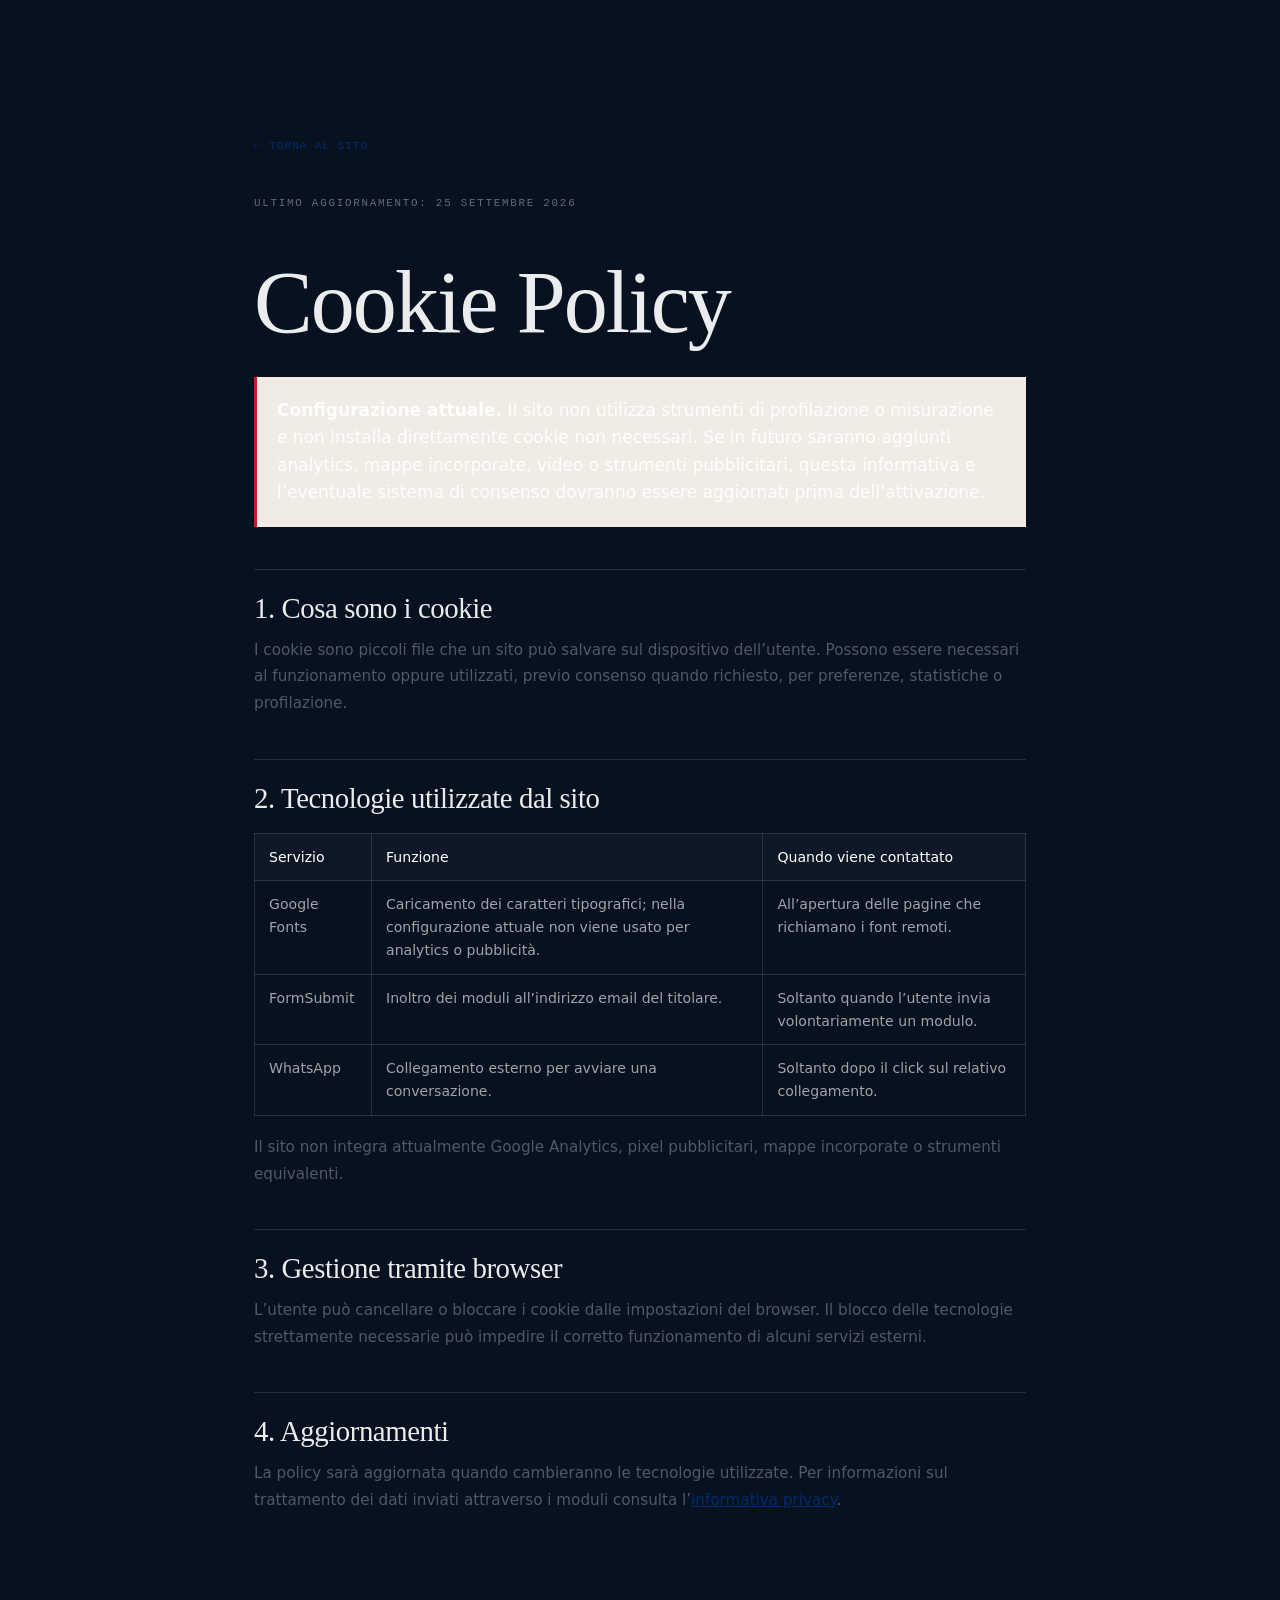
==== cookie.html @ d1a81070 "Pubblicazione iniziale Viscardi" ====
<!doctype html>
<html lang="it">
<head>
  <meta charset="utf-8">
  <meta name="viewport" content="width=device-width,initial-scale=1">
  <title>Cookie Policy | Viscardi Assicurazioni</title>
  <meta name="description" content="Informativa sulle tecnologie e sui servizi esterni utilizzati dal sito Viscardi Assicurazioni.">
  <meta name="robots" content="noindex,follow">
  <link rel="icon" href="favicon.svg" type="image/svg+xml">
  <link rel="stylesheet" href="styles.css">
  <link rel="stylesheet" href="enhancements.css">
  <style>
    .legal{max-width:820px;margin:auto;padding:130px 24px 100px}.legal h1{font:400 clamp(3rem,8vw,5.5rem)/.95 var(--serif);margin:0 0 18px}.legal h2{font:400 1.8rem var(--serif);margin:42px 0 12px}.legal p,.legal li{line-height:1.75;color:#4e5969}.legal__meta{font:500 .68rem var(--mono);letter-spacing:.1em;text-transform:uppercase;color:var(--red)}.legal__notice{margin:32px 0;padding:20px;border-left:3px solid var(--red);background:#f0ece5}.legal a{color:#002b6e}table{width:100%;border-collapse:collapse;margin:24px 0}th,td{padding:13px;border:1px solid #ccd1d7;text-align:left;vertical-align:top;font-size:.88rem}th{color:#0b1a2e}
  </style>
</head>
<body class="subpage">
<a class="skip-link" href="#main">Vai al contenuto</a>
<main class="legal" id="main">
  <a class="coverage-back" href="index.html">← Torna al sito</a>
  <p class="legal__meta">Ultimo aggiornamento: 25 settembre 2026</p>
  <h1>Cookie Policy</h1>
  <div class="legal__notice"><strong>Configurazione attuale.</strong> Il sito non utilizza strumenti di profilazione o misurazione e non installa direttamente cookie non necessari. Se in futuro saranno aggiunti analytics, mappe incorporate, video o strumenti pubblicitari, questa informativa e l’eventuale sistema di consenso dovranno essere aggiornati prima dell’attivazione.</div>
  <h2>1. Cosa sono i cookie</h2>
  <p>I cookie sono piccoli file che un sito può salvare sul dispositivo dell’utente. Possono essere necessari al funzionamento oppure utilizzati, previo consenso quando richiesto, per preferenze, statistiche o profilazione.</p>
  <h2>2. Tecnologie utilizzate dal sito</h2>
  <table>
    <thead><tr><th>Servizio</th><th>Funzione</th><th>Quando viene contattato</th></tr></thead>
    <tbody>
      <tr><td>Google Fonts</td><td>Caricamento dei caratteri tipografici; nella configurazione attuale non viene usato per analytics o pubblicità.</td><td>All’apertura delle pagine che richiamano i font remoti.</td></tr>
      <tr><td>FormSubmit</td><td>Inoltro dei moduli all’indirizzo email del titolare.</td><td>Soltanto quando l’utente invia volontariamente un modulo.</td></tr>
      <tr><td>WhatsApp</td><td>Collegamento esterno per avviare una conversazione.</td><td>Soltanto dopo il click sul relativo collegamento.</td></tr>
    </tbody>
  </table>
  <p>Il sito non integra attualmente Google Analytics, pixel pubblicitari, mappe incorporate o strumenti equivalenti.</p>
  <h2>3. Gestione tramite browser</h2>
  <p>L’utente può cancellare o bloccare i cookie dalle impostazioni del browser. Il blocco delle tecnologie strettamente necessarie può impedire il corretto funzionamento di alcuni servizi esterni.</p>
  <h2>4. Aggiornamenti</h2>
  <p>La policy sarà aggiornata quando cambieranno le tecnologie utilizzate. Per informazioni sul trattamento dei dati inviati attraverso i moduli consulta l’<a href="privacy.html">informativa privacy</a>.</p>
</main>
</body>
</html>
---- styles.css ----
/* ==========================================================================
   GENNARO VISCARDI ASSICURAZIONI
   Foglio di stile principale
   Struttura:
   01 Token e reset
   02 Tipografia e utility
   03 Bottoni e link
   04 Header e navigazione
   05 Mega menu servizi
   06 Hero e sistema di analisi del rischio
   07 Sezioni di contenuto
   08 Form contatti
   09 Footer, WhatsApp, cookie bar
   10 Responsive
   11 Accessibilita e reduced motion
   ========================================================================== */

/* ============================== 01 TOKEN E RESET ========================= */
:root{
  --ink:#07111F;
  --ink-lift:#0C1A2C;
  --ink-panel:#101F35;
  --blue-deep:#092B5A;
  --blue:#124C91;
  --blue-soft:#2E6AB5;
  --red:#C51F2D;
  --white:#FFFFFF;
  --mist:#F4F6F8;
  --anthracite:#18212B;

  --on-dark:rgba(255,255,255,.92);
  --on-dark-2:rgba(255,255,255,.62);
  --on-dark-3:rgba(255,255,255,.38);
  --hair-dark:rgba(255,255,255,.12);
  --hair-light:rgba(7,17,31,.14);

  --serif:"Newsreader",Georgia,"Times New Roman",serif;
  --sans:"IBM Plex Sans",system-ui,-apple-system,"Segoe UI",sans-serif;
  --mono:"IBM Plex Mono",ui-monospace,"SF Mono",Menlo,monospace;

  --wrap:1220px;
  --pad:clamp(20px,5vw,64px);
  --sec-y:clamp(72px,10vw,140px);
  --ease:cubic-bezier(.22,.61,.36,1);
}

*,*::before,*::after{box-sizing:border-box}

html{
  -webkit-text-size-adjust:100%;
  scroll-behavior:smooth;
  scroll-padding-top:96px;
}

body{
  margin:0;
  background:var(--ink);
  color:var(--on-dark);
  font-family:var(--sans);
  font-size:17px;
  line-height:1.62;
  font-weight:400;
  -webkit-font-smoothing:antialiased;
  overflow-x:hidden;
}

img,svg{max-width:100%;display:block}
button{font:inherit;color:inherit}
a{color:inherit}

.wrap{
  width:100%;
  max-width:var(--wrap);
  margin-inline:auto;
  padding-inline:var(--pad);
}

/* ============================== 02 TIPOGRAFIA =========================== */
h1,h2,h3,h4{margin:0;font-weight:400;letter-spacing:-.015em}

.hero__title,
.h-display{
  font-family:var(--serif);
  font-weight:300;
  line-height:1.02;
  letter-spacing:-.022em;
}

.h-display{
  font-size:clamp(2.1rem,4.2vw,3.5rem);
  max-width:22ch;
}

.section-title{
  font-family:var(--serif);
  font-weight:300;
  font-size:clamp(1.6rem,2.6vw,2.3rem);
  letter-spacing:-.015em;
  line-height:1.12;
}

.lead{
  font-size:clamp(1.02rem,1.35vw,1.17rem);
  color:var(--on-dark-2);
  max-width:58ch;
  margin:20px 0 0;
}

.lead-lg{
  font-size:clamp(1.1rem,1.7vw,1.35rem);
  line-height:1.55;
  color:var(--on-dark-2);
  max-width:52ch;
  margin:26px 0 0;
}

p{margin:0 0 1.1em}
p:last-child{margin-bottom:0}

.sr-only{
  position:absolute;width:1px;height:1px;padding:0;margin:-1px;
  overflow:hidden;clip:rect(0 0 0 0);white-space:nowrap;border:0;
}

.skip-link{
  position:absolute;top:-60px;left:16px;z-index:200;
  background:var(--white);color:var(--ink);
  padding:10px 18px;border-radius:2px;text-decoration:none;font-size:.9rem;
  transition:top .2s var(--ease);
}
.skip-link:focus{top:14px}

.disclaimer{
  font-size:.82rem;
  line-height:1.55;
  color:var(--on-dark-3);
  border-top:1px solid var(--hair-dark);
  padding-top:16px;
  margin-top:32px;
  max-width:78ch;
}

/* sezioni chiare */
.is-light{background:var(--mist);color:var(--ink)}
.is-light .lead,.is-light .lead-lg{color:rgba(7,17,31,.66)}
.is-light .disclaimer{color:rgba(7,17,31,.5);border-top-color:var(--hair-light)}

/* ============================== 03 BOTTONI ============================== */
.btn{
  display:inline-flex;align-items:center;justify-content:center;gap:10px;
  font-family:var(--sans);
  font-size:.95rem;font-weight:500;letter-spacing:.005em;
  padding:15px 30px;
  border:1px solid transparent;border-radius:2px;
  text-decoration:none;cursor:pointer;
  transition:background .28s var(--ease),color .28s var(--ease),
             border-color .28s var(--ease),transform .28s var(--ease);
}
.btn--sm{padding:11px 20px;font-size:.88rem}
.btn--block{width:100%;padding-block:17px}

.btn--primary{background:var(--white);color:var(--ink)}
.btn--primary:hover{background:var(--red);color:var(--white)}

.btn--ghost{
  background:transparent;color:var(--on-dark);
  border-color:rgba(255,255,255,.28);
}
.btn--ghost:hover{border-color:var(--white);background:rgba(255,255,255,.06)}

.is-light .btn--primary{background:var(--blue-deep);color:var(--white)}
.is-light .btn--primary:hover{background:var(--red)}
.is-light .btn--ghost{color:var(--ink);border-color:rgba(7,17,31,.28)}
.is-light .btn--ghost:hover{border-color:var(--ink);background:rgba(7,17,31,.04)}

.link-arrow{
  display:inline-block;
  font-size:.92rem;font-weight:500;
  text-decoration:none;
  padding-bottom:4px;
  border-bottom:1px solid var(--red);
  transition:color .25s var(--ease),border-color .25s var(--ease);
}
.link-arrow:hover{color:var(--red)}

.linkish{
  background:none;border:0;padding:0;cursor:pointer;
  font-size:inherit;text-align:left;text-decoration:underline;
  text-underline-offset:3px;
}

:where(a,button,input,select,textarea,summary,[tabindex]):focus-visible{
  outline:2px solid var(--red);
  outline-offset:3px;
  border-radius:1px;
}

/* ============================== 04 HEADER ============================== */
.site-header{
  position:fixed;inset:0 0 auto 0;z-index:90;
  transition:background .4s var(--ease),backdrop-filter .4s var(--ease),
             border-color .4s var(--ease),padding .4s var(--ease);
  border-bottom:1px solid transparent;
  padding-block:18px;
}
.site-header__inner{
  width:100%;max-width:var(--wrap);margin-inline:auto;
  padding-inline:var(--pad);
  display:flex;align-items:center;gap:clamp(20px,4vw,56px);
}

.site-header.is-stuck{
  background:rgba(7,17,31,.72);
  -webkit-backdrop-filter:blur(14px) saturate(140%);
  backdrop-filter:blur(14px) saturate(140%);
  border-bottom-color:var(--hair-dark);
  padding-block:12px;
  box-shadow:0 12px 40px -28px rgba(0,0,0,.9);
}

.wordmark{
  display:flex;align-items:center;gap:12px;
  text-decoration:none;flex:0 0 auto;
}
.wordmark__mark{color:rgba(255,255,255,.8);display:flex}
.wordmark__text{display:flex;flex-direction:column;line-height:1}
.wordmark__name{
  font-family:var(--serif);font-size:1.06rem;font-weight:400;letter-spacing:.005em;
}
.wordmark__sub{
  font-family:var(--mono);font-size:.6rem;letter-spacing:.2em;
  text-transform:uppercase;color:var(--on-dark-3);margin-top:5px;
}

.site-nav{margin-left:auto}
.site-nav__list{display:flex;align-items:center;gap:clamp(18px,2.4vw,34px);list-style:none;margin:0;padding:0}
.site-nav__link{
  background:none;border:0;padding:6px 0;cursor:pointer;
  font-size:.93rem;color:var(--on-dark-2);text-decoration:none;
  display:inline-flex;align-items:center;gap:7px;
  transition:color .25s var(--ease);
}
.site-nav__link:hover,.site-nav__link[aria-expanded="true"]{color:var(--white)}
.site-nav__chev{
  width:7px;height:7px;border-right:1px solid currentColor;border-bottom:1px solid currentColor;
  transform:rotate(45deg) translateY(-2px);
  transition:transform .3s var(--ease);
}
.site-nav__link[aria-expanded="true"] .site-nav__chev{transform:rotate(-135deg) translateY(-2px)}

.site-header__cta{flex:0 0 auto}

.burger{
  display:none;background:none;border:1px solid var(--hair-dark);
  border-radius:2px;padding:11px;cursor:pointer;margin-left:auto;
}
.burger__box{display:block;width:20px;height:12px;position:relative}
.burger__box span{
  position:absolute;left:0;right:0;height:1px;background:var(--white);
  transition:transform .3s var(--ease),opacity .3s var(--ease);
}
.burger__box span:first-child{top:2px}
.burger__box span:last-child{bottom:2px}
.burger[aria-expanded="true"] .burger__box span:first-child{transform:translateY(4px) rotate(45deg)}
.burger[aria-expanded="true"] .burger__box span:last-child{transform:translateY(-4px) rotate(-45deg)}

/* ============================== 05 MEGA MENU ============================ */
.megamenu{position:fixed;inset:0;z-index:120}
.megamenu[hidden]{display:none}

.megamenu__scrim{
  position:absolute;inset:0;
  background:rgba(4,9,17,.62);
  -webkit-backdrop-filter:blur(3px);backdrop-filter:blur(3px);
  opacity:0;transition:opacity .42s var(--ease);
}
.megamenu.is-open .megamenu__scrim{opacity:1}

.megamenu__sheet{
  position:absolute;inset:0 0 auto 0;
  max-height:100dvh;overflow-y:auto;overscroll-behavior:contain;
  background:linear-gradient(180deg,#081426 0%,#07111F 62%);
  border-bottom:1px solid var(--hair-dark);
  padding:clamp(18px,3vw,26px) 0 clamp(40px,5vw,64px);
  transform:translateY(-14px);opacity:0;
  transition:transform .45s var(--ease),opacity .35s var(--ease);
  box-shadow:0 40px 90px -50px rgba(0,0,0,.95);
}
.megamenu.is-open .megamenu__sheet{transform:none;opacity:1}

.megamenu__top{
  width:100%;max-width:var(--wrap);margin-inline:auto;padding-inline:var(--pad);
  display:flex;align-items:center;justify-content:space-between;
  padding-bottom:clamp(22px,3vw,40px);
}
.megamenu__eyebrow{
  font-family:var(--mono);font-size:.66rem;letter-spacing:.24em;
  text-transform:uppercase;color:var(--on-dark-3);margin:0;
}
.megamenu__close{
  background:none;border:1px solid var(--hair-dark);border-radius:2px;
  padding:9px 18px;font-size:.85rem;color:var(--on-dark-2);cursor:pointer;
  transition:color .25s var(--ease),border-color .25s var(--ease);
}
.megamenu__close:hover{color:var(--white);border-color:rgba(255,255,255,.4)}

.megamenu__grid{
  width:100%;max-width:var(--wrap);margin-inline:auto;padding-inline:var(--pad);
  display:grid;grid-template-columns:minmax(0,260px) minmax(0,1fr);
  gap:clamp(28px,4vw,64px);
  align-items:start;
}

.megamenu__intro h2{
  font-family:var(--serif);font-weight:300;
  font-size:clamp(1.5rem,2.1vw,2rem);line-height:1.1;letter-spacing:-.02em;
  margin-bottom:14px;
}
.megamenu__intro p{font-size:.95rem;color:var(--on-dark-2)}
.megamenu__note{
  font-size:.78rem;color:var(--on-dark-3);
  border-top:1px solid var(--hair-dark);padding-top:14px;margin-top:22px;
}

.megamenu__cats{
  display:grid;
  grid-template-columns:minmax(0,290px) minmax(0,1fr);
  column-gap:clamp(28px,4vw,56px);
  align-items:start;
}
.megamenu__block{display:contents}

.cat{
  grid-column:1;
  display:flex;align-items:baseline;gap:14px;
  width:100%;text-align:left;
  background:none;border:0;border-bottom:1px solid rgba(255,255,255,.07);
  padding:11px 2px;cursor:pointer;color:var(--on-dark-2);
  transition:color .22s var(--ease),padding-left .3s var(--ease);
}
.cat:hover{color:var(--white);padding-left:6px}
.cat[aria-selected="true"]{color:var(--white)}
.cat__num{
  font-family:var(--mono);font-size:.68rem;color:var(--on-dark-3);
  transition:color .22s var(--ease);
}
.cat[aria-selected="true"] .cat__num{color:var(--red)}
.cat__name{font-size:1rem;letter-spacing:-.005em}
.cat__chev{display:none}

.panel{
  grid-column:2;grid-row:1 / span 12;
  align-self:start;
  border-left:1px solid var(--hair-dark);
  padding-left:clamp(20px,3vw,40px);
  animation:panelIn .38s var(--ease) both;
}
.panel[hidden]{display:none}

@keyframes panelIn{from{opacity:0;transform:translateY(8px)}to{opacity:1;transform:none}}

.panel__lead{
  font-family:var(--serif);font-size:clamp(1.12rem,1.7vw,1.4rem);
  font-weight:300;line-height:1.3;letter-spacing:-.015em;
  color:var(--white);max-width:34ch;margin-bottom:24px;
}
.panel__list{
  list-style:none;margin:0 0 26px;padding:0;
  columns:2;column-gap:40px;
}
.panel__list li{
  font-size:.9rem;color:var(--on-dark-2);
  padding:6px 0 6px 16px;position:relative;
  break-inside:avoid;
}
.panel__list li::before{
  content:"";position:absolute;left:0;top:15px;
  width:5px;height:1px;background:var(--blue-soft);
}
.panel__cta{
  display:inline-block;font-size:.9rem;font-weight:500;
  text-decoration:none;border-bottom:1px solid var(--red);padding-bottom:4px;
}
.panel__cta:hover{color:var(--red)}

/* ============================== 06 HERO ================================= */
.hero{
  position:relative;
  min-height:100svh;
  display:flex;flex-direction:column;
  align-items:center;justify-content:center;
  gap:clamp(10px,1.8vh,24px);
  text-align:center;
  padding:clamp(96px,12vh,128px) 0 clamp(32px,4vh,52px);
  overflow:hidden;
  background:
    radial-gradient(78% 60% at 50% 50%,rgba(18,76,145,.24) 0%,rgba(7,17,31,0) 62%),
    var(--ink);
}

.hero__grid{
  position:absolute;inset:0;
  background-image:
    linear-gradient(rgba(255,255,255,.045) 1px,transparent 1px),
    linear-gradient(90deg,rgba(255,255,255,.045) 1px,transparent 1px);
  background-size:78px 78px;
  -webkit-mask-image:radial-gradient(62% 58% at 50% 50%,#000 0%,transparent 76%);
  mask-image:radial-gradient(62% 58% at 50% 50%,#000 0%,transparent 76%);
  pointer-events:none;
}

/* il sistema e il soggetto della hero: centrato, tutto il resto gli ruota intorno */
.hero__system{
  position:relative;z-index:2;
  flex:0 1 auto;
  height:clamp(300px,54vh,620px);
  aspect-ratio:1;
  /* margini negativi: la corona esterna scorre dietro al testo, dove ci sono solo tacche */
  margin:clamp(-76px,-6.5vh,-26px) auto clamp(-92px,-8vh,-30px);
  pointer-events:none;
}
.hero__system svg{width:100%;height:100%;overflow:visible}
.rs-sector{pointer-events:auto;cursor:pointer}

.hero__top,
.hero__bottom{
  position:relative;z-index:3;
  width:100%;max-width:var(--wrap);
  margin-inline:auto;padding-inline:var(--pad);
}

.hero__kicker{
  font-family:var(--mono);font-size:.66rem;letter-spacing:.2em;
  text-transform:uppercase;color:var(--on-dark-3);
  margin:0 0 18px;
  display:flex;align-items:center;justify-content:center;gap:14px;
}
.hero__kicker::before,
.hero__kicker::after{
  content:"";width:clamp(18px,4vw,42px);height:1px;background:var(--red);flex:0 0 auto;
}

.hero__title{
  font-size:clamp(2.2rem,4.8vw,3.7rem);
  margin:0;
  text-wrap:balance;
}
.hero__title em{font-style:italic;color:var(--white)}

.hero__lead{
  margin:16px auto 0;
  font-size:clamp(.98rem,1.25vw,1.1rem);
  color:var(--on-dark-2);
  max-width:46ch;
}

.hero__actions{
  display:flex;flex-wrap:wrap;justify-content:center;gap:14px;
}

.hero__readout{
  margin:clamp(18px,3vh,32px) auto 0;
  width:min(560px,100%);
  border-top:1px solid var(--hair-dark);
  padding-top:16px;
}
.readout__label{
  font-family:var(--mono);font-size:.64rem;letter-spacing:.2em;
  text-transform:uppercase;color:var(--red);margin:0 0 8px;
}
.readout__text{
  font-size:.88rem;line-height:1.5;color:var(--on-dark-2);margin:0;
  min-height:2.6em;
  max-width:52ch;margin-inline:auto;
}

/* --- sistema grafico --- */
.rs-ring{fill:none;stroke:rgba(255,255,255,.14);stroke-width:1}
.rs-ring--hair{stroke:rgba(255,255,255,.08)}
.rs-ring--dashed{stroke:rgba(46,106,181,.4);stroke-width:1;stroke-dasharray:2 12}
.rs-tick{stroke:rgba(255,255,255,.16);stroke-width:1}
.rs-tick--major{stroke:rgba(255,255,255,.4)}
.rs-spoke{stroke:rgba(255,255,255,.05);stroke-width:1}

.rs-hit{fill:transparent;stroke:transparent;stroke-width:78;pointer-events:all}
.rs-arc{fill:none;stroke:rgba(255,255,255,.1);stroke-width:1}
.rs-arc-active{
  fill:none;stroke:var(--red);stroke-width:1.5;
  stroke-dasharray:1 1;
  pathLength:1;
  opacity:0;
  transition:opacity .4s var(--ease);
}
.rs-sector-label{
  font-family:var(--mono);font-size:20px;letter-spacing:.2em;
  fill:rgba(255,255,255,.5);
  transition:fill .35s var(--ease);
}
.rs-sector:hover .rs-sector-label,
.rs-sector.is-active .rs-sector-label{fill:var(--white)}
.rs-sector:hover .rs-arc-active,
.rs-sector.is-active .rs-arc-active{opacity:1;stroke-dasharray:none}

.rs-chord{stroke:rgba(46,106,181,.3);stroke-width:1;transition:stroke .4s var(--ease)}
.rs-node-halo{fill:rgba(18,76,145,.18);opacity:0;transition:opacity .4s var(--ease)}
.rs-node-dot{fill:rgba(255,255,255,.55);transition:fill .35s var(--ease),r .35s var(--ease)}
.rs-node-label{
  font-family:var(--mono);font-size:17px;letter-spacing:.12em;
  fill:rgba(255,255,255,.34);
  transition:fill .35s var(--ease);
}
.rs-node.is-active .rs-node-dot{fill:var(--red)}
.rs-node.is-active .rs-node-halo{opacity:1}
.rs-node.is-active .rs-node-label{fill:var(--white)}
.rs-chord.is-active{stroke:rgba(197,31,45,.55)}

.rs-core-ring{fill:none;stroke:rgba(255,255,255,.3);stroke-width:1}
.rs-cross{stroke:rgba(255,255,255,.18);stroke-width:1}

.rs-rotate-cw{transform-origin:400px 400px;animation:spin 220s linear infinite}
.rs-rotate-ccw{transform-origin:400px 400px;animation:spin 300s linear infinite reverse}
@keyframes spin{to{transform:rotate(360deg)}}

/* nodi pulsanti, molto lenti */
.rs-node:nth-child(odd) .rs-node-dot{animation:nodePulse 9s ease-in-out infinite}
.rs-node:nth-child(even) .rs-node-dot{animation:nodePulse 11s ease-in-out infinite 2s}
@keyframes nodePulse{
  0%,100%{opacity:1}
  50%{opacity:.45}
}

/* ============================== 07 SEZIONI ============================== */

/* --- posizionamento --- */
.positioning{padding:var(--sec-y) 0;border-top:1px solid var(--hair-dark)}
.positioning__inner{display:grid;grid-template-columns:1.05fr 1fr;gap:clamp(24px,5vw,80px);align-items:start}
.positioning .h-display{max-width:16ch}

/* --- quattro mondi --- */
.worlds{padding:0 0 var(--sec-y)}
.section-title{margin-bottom:clamp(28px,4vw,48px)}
.worlds__grid{
  display:grid;
  grid-template-columns:1.55fr 1fr 1fr;
  grid-template-rows:auto auto;
  gap:1px;
  background:var(--hair-dark);
  border:1px solid var(--hair-dark);
}
.world{
  background:var(--ink-lift);
  padding:clamp(24px,2.6vw,38px);
  display:flex;flex-direction:column;gap:14px;
  transition:background .35s var(--ease);
}
.world:hover{background:var(--ink-panel)}
.worlds__grid > .world:nth-child(4){grid-column:2 / span 2}
.world--lead{
  grid-row:span 2;
  background:linear-gradient(155deg,#0D2246 0%,#0A1729 72%);
}
.world--lead:hover{background:linear-gradient(155deg,#10294F 0%,#0A1729 72%)}
.world__tag{
  font-family:var(--mono);font-size:.62rem;letter-spacing:.22em;
  text-transform:uppercase;color:var(--red);margin:0;
}
.world__name{
  font-family:var(--serif);font-weight:300;
  font-size:clamp(1.4rem,2.4vw,2.1rem);letter-spacing:-.02em;line-height:1.05;
}
.world--lead .world__name{font-size:clamp(1.9rem,3.4vw,2.9rem)}
.world__text{font-size:.93rem;color:var(--on-dark-2);margin:0}
.world--lead .world__text{font-size:1rem;max-width:42ch}
.world__chips{
  list-style:none;display:flex;flex-wrap:wrap;gap:8px;margin:6px 0 0;padding:0;
}
.world__chips li{
  font-family:var(--mono);font-size:.66rem;letter-spacing:.12em;
  color:var(--on-dark-2);
  border:1px solid var(--hair-dark);border-radius:2px;
  padding:5px 10px;
}
.world .link-arrow{margin-top:auto;align-self:flex-start}

/* --- RC (sezione chiara) --- */
.rc{background:var(--mist);color:var(--ink);padding:var(--sec-y) 0}
.rc .lead{color:rgba(7,17,31,.66)}
.rc .disclaimer{color:rgba(7,17,31,.52);border-top-color:var(--hair-light)}
.rc__head{max-width:62ch;margin-bottom:clamp(36px,5vw,62px)}

.rc__tabs{display:flex;gap:0;border-bottom:1px solid var(--hair-light)}
.rc__tab{
  background:none;border:0;cursor:pointer;
  font-family:var(--mono);font-size:.82rem;letter-spacing:.16em;
  padding:14px 26px;color:rgba(7,17,31,.45);
  border-bottom:2px solid transparent;margin-bottom:-1px;
  transition:color .25s var(--ease),border-color .25s var(--ease);
}
.rc__tab:hover{color:var(--ink)}
.rc__tab[aria-selected="true"]{color:var(--ink);border-bottom-color:var(--red)}

.rc__panel{padding-top:clamp(30px,4vw,48px);animation:panelIn .4s var(--ease) both}
.rc__panel[hidden]{display:none}
.rc__panel-title{
  font-family:var(--serif);font-weight:300;
  font-size:clamp(1.4rem,2.3vw,1.95rem);letter-spacing:-.02em;
  margin-bottom:28px;max-width:26ch;
}
.rc__cols{
  display:grid;grid-template-columns:repeat(3,1fr);
  gap:clamp(22px,3vw,48px);
}
.rc__col h4{
  font-family:var(--mono);font-size:.68rem;letter-spacing:.2em;
  text-transform:uppercase;color:var(--blue);
  margin-bottom:14px;font-weight:500;
}
.rc__col p{font-size:.94rem;color:rgba(7,17,31,.76)}
.rc__check{
  font-size:.85rem !important;
  color:rgba(7,17,31,.58) !important;
  border-left:2px solid var(--red);padding-left:14px;margin-top:16px;
}
.ticks{list-style:none;margin:0;padding:0}
.ticks li{
  font-size:.9rem;color:rgba(7,17,31,.76);
  padding:7px 0 7px 20px;position:relative;
  border-bottom:1px solid rgba(7,17,31,.07);
}
.ticks li:last-child{border-bottom:0}
.ticks li::before{
  content:"";position:absolute;left:0;top:16px;
  width:7px;height:1px;background:var(--blue);
}

/* --- imprese --- */
.enterprise{
  padding:var(--sec-y) 0;
  background:radial-gradient(90% 120% at 82% 50%,rgba(9,43,90,.55) 0%,rgba(7,17,31,0) 62%),var(--ink);
  border-top:1px solid var(--hair-dark);
}
.enterprise__inner{
  display:grid;grid-template-columns:1.1fr .9fr;
  gap:clamp(32px,5vw,80px);align-items:center;
}
.enterprise__text .btn{margin-top:34px}
.entmap{width:100%;max-width:460px;margin-inline:auto}
.entmap__links line{stroke:rgba(46,106,181,.35);stroke-width:1}
.entmap__nodes circle{fill:rgba(255,255,255,.6)}
.entmap__nodes text{
  font-family:var(--mono);font-size:9.5px;letter-spacing:.16em;
  fill:rgba(255,255,255,.45);
}
.entmap__core circle{fill:var(--red)}
.entmap__core text{fill:var(--white);font-size:11px}

/* --- settori --- */
.sectors{padding:0 0 var(--sec-y)}
.sectors__lead{font-size:.92rem;color:var(--on-dark-3);max-width:60ch;margin:-20px 0 40px}
.sectors__list{
  list-style:none;margin:0;padding:0;
  display:grid;grid-template-columns:repeat(3,1fr);
  gap:1px;background:var(--hair-dark);border:1px solid var(--hair-dark);
}
.sectors__list li{background:var(--ink);padding:22px clamp(18px,2vw,28px)}
.sectors__list span{
  display:block;font-family:var(--serif);font-size:1.15rem;
  font-weight:400;margin-bottom:6px;letter-spacing:-.01em;
}
.sectors__list p{font-size:.85rem;color:var(--on-dark-3);margin:0}

/* --- metodo (chiara) --- */
.method{background:var(--mist);color:var(--ink);padding:var(--sec-y) 0}
.method .h-display{margin-bottom:clamp(36px,5vw,60px)}
.method__steps{
  list-style:none;margin:0;padding:0;
  display:grid;grid-template-columns:repeat(4,1fr);
  gap:clamp(18px,2.5vw,36px);
  counter-reset:none;
}
.step{
  position:relative;padding-top:26px;
  border-top:1px solid rgba(7,17,31,.16);
}
.step::after{
  content:"";position:absolute;top:-1px;left:0;height:1px;width:0;
  background:var(--red);
  transition:width .9s var(--ease);
}
.step.is-active::after{width:100%}
.step__num{
  font-family:var(--mono);font-size:.7rem;letter-spacing:.2em;
  color:rgba(7,17,31,.34);display:block;margin-bottom:12px;
  transition:color .5s var(--ease);
}
.step.is-active .step__num{color:var(--red)}
.step__name{
  font-family:var(--serif);font-weight:300;
  font-size:clamp(1.3rem,2vw,1.7rem);letter-spacing:-.02em;margin-bottom:10px;
}
.step p{font-size:.9rem;color:rgba(7,17,31,.68);margin:0}

/* --- domande --- */
.questions{
  padding:var(--sec-y) 0;
  background:linear-gradient(180deg,#07111F 0%,#0A1A30 100%);
  border-top:1px solid var(--hair-dark);
}
.questions__inner{
  display:grid;grid-template-columns:.95fr 1.05fr;
  gap:clamp(32px,5vw,80px);align-items:start;
}
.questions__head .btn{margin-top:32px}
.questions__list{list-style:none;margin:0;padding:0;counter-reset:q}
.questions__list li{
  counter-increment:q;
  font-family:var(--serif);font-weight:300;
  font-size:clamp(1.05rem,1.7vw,1.3rem);line-height:1.35;letter-spacing:-.015em;
  padding:20px 0 20px 52px;position:relative;
  border-bottom:1px solid var(--hair-dark);
}
.questions__list li:first-child{border-top:1px solid var(--hair-dark)}
.questions__list li::before{
  content:counter(q,decimal-leading-zero);
  position:absolute;left:0;top:26px;
  font-family:var(--mono);font-size:.66rem;letter-spacing:.12em;
  color:var(--on-dark-3);
}

/* --- caso pratico (chiara) --- */
.case{background:var(--mist);color:var(--ink);padding:var(--sec-y) 0}
.case__tag{
  font-family:var(--mono);font-size:.64rem;letter-spacing:.22em;
  text-transform:uppercase;color:var(--red);margin-bottom:18px;
  display:flex;align-items:center;gap:12px;
}
.case__tag::before{content:"";width:28px;height:1px;background:var(--red)}
.case__title{
  font-family:var(--serif);font-weight:300;
  font-size:clamp(1.5rem,3vw,2.5rem);line-height:1.15;letter-spacing:-.022em;
  max-width:26ch;
}
.case__intro{
  margin-top:22px;font-size:1.02rem;color:rgba(7,17,31,.66);max-width:52ch;
}
.case__grid{
  list-style:none;margin:clamp(34px,4vw,56px) 0 0;padding:0;
  counter-reset:c;
  display:grid;grid-template-columns:repeat(4,1fr);
  gap:1px;background:rgba(7,17,31,.12);border:1px solid rgba(7,17,31,.12);
}
.case__grid li{
  counter-increment:c;background:var(--mist);padding:24px clamp(16px,1.8vw,24px);
  position:relative;
}
.case__grid li::before{
  content:counter(c,decimal-leading-zero);
  font-family:var(--mono);font-size:.64rem;color:rgba(7,17,31,.34);
  display:block;margin-bottom:12px;
}
.case__grid h3{
  font-size:.98rem;font-weight:600;margin-bottom:8px;letter-spacing:-.005em;
}
.case__grid p{font-size:.85rem;color:rgba(7,17,31,.62);margin:0}

/* --- compagnie --- */
.carriers{padding:var(--sec-y) 0;text-align:center;border-top:1px solid var(--hair-dark)}
.carriers .section-title{margin-bottom:14px}
.carriers__lead{font-size:.98rem;color:var(--on-dark-2);max-width:56ch;margin-inline:auto}
.carriers__row{
  list-style:none;margin:clamp(34px,4vw,52px) 0 0;padding:0;
  display:flex;justify-content:center;flex-wrap:wrap;
  gap:clamp(28px,6vw,84px);
}
.carriers__row li{
  font-family:var(--serif);font-size:clamp(1.3rem,2.4vw,1.9rem);
  letter-spacing:.02em;color:var(--on-dark-2);
  padding-bottom:10px;border-bottom:1px solid var(--hair-dark);
  transition:color .3s var(--ease),border-color .3s var(--ease);
}
.carriers__row li:hover{color:var(--white);border-bottom-color:var(--red)}
.carriers__note{
  font-size:.76rem;color:var(--on-dark-3);max-width:70ch;
  margin:clamp(32px,4vw,48px) auto 0;
}

/* --- profilo (chiara) --- */
.profile{background:var(--mist);color:var(--ink);padding:var(--sec-y) 0}
.profile__inner{
  display:grid;grid-template-columns:.8fr 1.2fr;
  gap:clamp(30px,5vw,72px);align-items:start;
}
.portrait-slot{
  aspect-ratio:4/5;
  background:
    repeating-linear-gradient(135deg,rgba(7,17,31,.05) 0 2px,transparent 2px 12px),
    var(--anthracite);
  border:1px solid rgba(7,17,31,.16);
  display:flex;align-items:center;justify-content:center;padding:24px;
}
.portrait-slot__note{
  font-family:var(--mono);font-size:.66rem;letter-spacing:.14em;
  color:rgba(255,255,255,.45);text-align:center;line-height:1.8;
}
.profile__tag{
  font-family:var(--mono);font-size:.64rem;letter-spacing:.22em;
  text-transform:uppercase;color:var(--red);margin-bottom:14px;
}
.profile__role{
  font-family:var(--mono);font-size:.78rem;letter-spacing:.14em;
  color:rgba(7,17,31,.5);margin:10px 0 26px;
}
.profile__text p{font-size:1rem;color:rgba(7,17,31,.76);max-width:56ch}
.profile__facts{
  margin:34px 0;padding:0;
  display:grid;grid-template-columns:repeat(2,minmax(0,1fr));gap:1px;
  background:rgba(7,17,31,.12);border:1px solid rgba(7,17,31,.12);
}
.profile__facts > div{background:var(--mist);padding:18px 20px}
.profile__facts dt{
  font-family:var(--mono);font-size:.64rem;letter-spacing:.18em;
  text-transform:uppercase;color:rgba(7,17,31,.45);margin-bottom:7px;
}
.profile__facts dd{margin:0;font-size:.92rem;color:var(--ink)}

/* --- FAQ --- */
.faq{padding:var(--sec-y) 0;border-top:1px solid var(--hair-dark)}
.faq__inner{display:grid;grid-template-columns:.8fr 1.2fr;gap:clamp(28px,5vw,72px);align-items:start}
.faq__list{border-top:1px solid var(--hair-dark)}
.faq__item{border-bottom:1px solid var(--hair-dark)}
.faq__item summary{
  list-style:none;cursor:pointer;
  padding:22px 44px 22px 0;position:relative;
  font-family:var(--serif);font-weight:300;
  font-size:clamp(1.05rem,1.6vw,1.25rem);letter-spacing:-.015em;line-height:1.35;
  transition:color .25s var(--ease);
}
.faq__item summary::-webkit-details-marker{display:none}
.faq__item summary:hover{color:var(--white)}
.faq__item summary::after,
.faq__item summary::before{
  content:"";position:absolute;right:6px;top:50%;
  background:var(--red);transition:transform .3s var(--ease),opacity .3s var(--ease);
}
.faq__item summary::before{width:13px;height:1px;transform:translateY(-50%)}
.faq__item summary::after{width:1px;height:13px;right:12px;transform:translateY(-50%)}
.faq__item[open] summary::after{transform:translateY(-50%) rotate(90deg);opacity:0}
.faq__body{padding:0 clamp(20px,6vw,80px) 26px 0}
.faq__body p{font-size:.94rem;color:var(--on-dark-2);margin:0}

/* ============================== 08 CONTATTI ============================= */
.contact{
  padding:var(--sec-y) 0;
  background:linear-gradient(180deg,#07111F 0%,#0A1930 100%);
  border-top:1px solid var(--hair-dark);
}
.contact__inner{
  display:grid;grid-template-columns:.85fr 1.15fr;
  gap:clamp(34px,5vw,80px);align-items:start;
}
.contact__data{list-style:none;margin:38px 0 0;padding:0}
.contact__data li{
  display:grid;grid-template-columns:88px 1fr;gap:16px;
  padding:14px 0;border-bottom:1px solid var(--hair-dark);
  font-size:.93rem;
}
.contact__data li:first-child{border-top:1px solid var(--hair-dark)}
.contact__label{
  font-family:var(--mono);font-size:.62rem;letter-spacing:.16em;
  text-transform:uppercase;color:var(--on-dark-3);padding-top:4px;
}
.contact__data a{color:var(--on-dark);text-decoration:none;border-bottom:1px solid var(--hair-dark)}
.contact__data a:hover{border-bottom-color:var(--red);color:var(--white)}

.form{
  background:rgba(255,255,255,.03);
  border:1px solid var(--hair-dark);
  padding:clamp(22px,3vw,42px);
}
.form__intro{font-size:.92rem;color:var(--on-dark-2);margin-bottom:26px}

.field{margin-bottom:18px;border:0;padding:0;min-width:0}
.field-row{display:grid;grid-template-columns:1fr 1fr;gap:18px}
.field label,.field legend{
  display:block;font-size:.8rem;color:var(--on-dark-2);
  margin-bottom:8px;letter-spacing:.01em;padding:0;
}
.field label span[aria-hidden]{color:var(--red)}

.field input[type="text"],
.field input[type="tel"],
.field input[type="email"],
.field select,
.field textarea{
  width:100%;
  background:rgba(255,255,255,.04);
  border:1px solid var(--hair-dark);
  border-radius:2px;
  color:var(--white);
  font:inherit;font-size:.95rem;
  padding:12px 14px;
  transition:border-color .25s var(--ease),background .25s var(--ease);
}
.field textarea{resize:vertical;min-height:110px}
.field select{
  appearance:none;
  background-image:linear-gradient(45deg,transparent 50%,rgba(255,255,255,.5) 50%),
                   linear-gradient(135deg,rgba(255,255,255,.5) 50%,transparent 50%);
  background-position:calc(100% - 20px) calc(50% + 1px),calc(100% - 14px) calc(50% + 1px);
  background-size:6px 6px,6px 6px;
  background-repeat:no-repeat;
  padding-right:40px;
}
.field select option{background:var(--ink-panel);color:var(--white)}
.field input:hover,.field textarea:hover,.field select:hover{border-color:rgba(255,255,255,.26)}
.field input:focus,.field textarea:focus,.field select:focus{
  border-color:var(--blue-soft);background:rgba(255,255,255,.06);outline:none;
}
.field input:focus-visible,.field textarea:focus-visible,.field select:focus-visible{
  outline:2px solid var(--red);outline-offset:2px;
}
.field input[aria-invalid="true"],
.field textarea[aria-invalid="true"]{border-color:var(--red)}

.field__error{
  font-size:.78rem;color:#F08A92;margin:7px 0 0;
}
.field__hint{font-size:.76rem;color:var(--on-dark-3);margin:8px 0 0}

.field--radio legend{margin-bottom:10px}
.radios{display:flex;flex-wrap:wrap;gap:10px}
.radios label{
  display:inline-flex;align-items:center;gap:8px;margin:0;
  border:1px solid var(--hair-dark);border-radius:2px;
  padding:9px 16px;font-size:.88rem;color:var(--on-dark-2);cursor:pointer;
  transition:border-color .25s var(--ease),color .25s var(--ease),background .25s var(--ease);
}
.radios label:hover{border-color:rgba(255,255,255,.3);color:var(--white)}
.radios input{accent-color:var(--red);margin:0}
.radios label:has(input:checked){
  border-color:var(--blue-soft);background:rgba(46,106,181,.14);color:var(--white);
}

.field--check{margin-top:22px}
.check{display:flex;gap:12px;align-items:flex-start;font-size:.85rem;color:var(--on-dark-2);margin:0}
.check input{margin-top:3px;accent-color:var(--red);flex:0 0 auto;width:16px;height:16px}
.check a{color:var(--white)}

.hp-field{position:absolute;left:-9999px;width:1px;height:1px;overflow:hidden}

.form__status{margin-top:18px;font-size:.9rem;line-height:1.55}
.form__status:empty{margin:0}
.form__status.is-error{color:#F08A92}
.form__status.is-info{
  color:var(--on-dark);
  border-left:2px solid var(--blue-soft);padding-left:14px;
}
.form__legal{
  font-size:.75rem;color:var(--on-dark-3);margin-top:20px;
  border-top:1px solid var(--hair-dark);padding-top:16px;
}
.form__legal strong{color:var(--on-dark-2);font-weight:500}

/* ============================== 09 FOOTER =============================== */
.site-footer{
  background:#050D18;
  border-top:1px solid var(--hair-dark);
  padding:clamp(56px,7vw,96px) 0 32px;
}
.site-footer__inner{
  display:grid;
  grid-template-columns:1.4fr 1fr 1fr 1fr;
  gap:clamp(26px,4vw,56px);
}
.site-footer__name{
  font-family:var(--serif);font-size:1.4rem;font-weight:400;line-height:1.15;margin:0;
}
.site-footer__name span{
  font-family:var(--mono);font-size:.62rem;letter-spacing:.22em;
  text-transform:uppercase;color:var(--on-dark-3);
  display:inline-block;margin-top:8px;
}
.site-footer__claim{
  font-family:var(--serif);font-style:italic;font-size:.98rem;
  color:var(--on-dark-3);margin-top:20px;
}
.site-footer__col h2{
  font-family:var(--mono);font-size:.62rem;letter-spacing:.22em;
  text-transform:uppercase;color:var(--on-dark-3);margin-bottom:16px;font-weight:400;
}
.site-footer__col ul{list-style:none;margin:0;padding:0}
.site-footer__col li{font-size:.86rem;color:var(--on-dark-2);margin-bottom:11px;line-height:1.55}
.site-footer__col a{text-decoration:none;border-bottom:1px solid transparent;transition:border-color .25s var(--ease),color .25s var(--ease)}
.site-footer__col a:hover{color:var(--white);border-bottom-color:var(--red)}
.site-footer__bottom{
  grid-column:1 / -1;
  border-top:1px solid var(--hair-dark);
  margin-top:clamp(30px,4vw,52px);padding-top:26px;
  display:flex;flex-wrap:wrap;gap:16px 40px;justify-content:space-between;
}
.site-footer__bottom p{font-size:.76rem;color:var(--on-dark-3);margin:0}
.site-footer__marks{max-width:72ch}

/* --- WhatsApp --- */
.wa{
  position:fixed;right:clamp(16px,3vw,28px);bottom:clamp(16px,3vw,28px);z-index:80;
  display:inline-flex;align-items:center;gap:10px;
  background:#0F3B24;color:#E6F5EC;
  border:1px solid rgba(255,255,255,.16);border-radius:999px;
  padding:12px 20px 12px 16px;text-decoration:none;
  font-size:.88rem;font-weight:500;
  box-shadow:0 18px 40px -22px rgba(0,0,0,.9);
  opacity:0;visibility:hidden;transform:translateY(12px);
  transition:background .3s var(--ease),transform .35s var(--ease),
             opacity .35s var(--ease),visibility .35s var(--ease);
}
/* compare dopo la hero, cosi non copre le CTA iniziali su mobile */
.wa.is-visible{opacity:1;visibility:visible;transform:none}
.wa.is-visible:hover{background:#15512F;transform:translateY(-2px)}

/* --- cookie bar --- */
.cookiebar{
  position:fixed;left:0;right:0;bottom:0;z-index:140;
  background:rgba(8,18,33,.96);
  -webkit-backdrop-filter:blur(12px);backdrop-filter:blur(12px);
  border-top:1px solid var(--hair-dark);
}
.cookiebar[hidden]{display:none}
.cookiebar__inner{
  width:100%;max-width:var(--wrap);margin-inline:auto;padding:20px var(--pad);
  display:flex;align-items:center;justify-content:space-between;gap:24px;flex-wrap:wrap;
}
.cookiebar h2{
  font-family:var(--mono);font-size:.62rem;letter-spacing:.22em;
  text-transform:uppercase;color:var(--on-dark-3);margin-bottom:8px;font-weight:400;
}
.cookiebar p{font-size:.84rem;color:var(--on-dark-2);margin:0;max-width:76ch}
.cookiebar a{color:var(--white)}
.cookiebar__actions{display:flex;gap:10px;flex-wrap:wrap}

/* --- pagine legali --- */
.legal{padding:150px 0 var(--sec-y)}
.legal__inner{max-width:76ch}
.legal h1{
  font-family:var(--serif);font-weight:300;
  font-size:clamp(2rem,4vw,3rem);letter-spacing:-.022em;line-height:1.06;
  margin-bottom:18px;
}
.legal .legal__meta{
  font-family:var(--mono);font-size:.68rem;letter-spacing:.16em;
  text-transform:uppercase;color:var(--on-dark-3);margin-bottom:48px;
}
.legal h2{
  font-family:var(--serif);font-weight:400;font-size:1.4rem;letter-spacing:-.015em;
  margin:48px 0 14px;padding-top:22px;border-top:1px solid var(--hair-dark);
}
.legal h3{font-size:1rem;font-weight:600;margin:26px 0 10px}
.legal p,.legal li{font-size:.95rem;color:var(--on-dark-2)}
.legal ul{padding-left:20px}
.legal li{margin-bottom:8px}
.legal table{
  width:100%;border-collapse:collapse;margin:18px 0;font-size:.88rem;
}
.legal th,.legal td{
  text-align:left;padding:12px 14px;border:1px solid var(--hair-dark);
  color:var(--on-dark-2);vertical-align:top;
}
.legal th{color:var(--white);font-weight:500;background:rgba(255,255,255,.03)}
.legal .back{
  display:inline-block;margin-top:48px;font-size:.9rem;text-decoration:none;
  border-bottom:1px solid var(--red);padding-bottom:4px;
}
.legal .placeholder{
  background:rgba(197,31,45,.1);border-left:2px solid var(--red);
  padding:14px 18px;font-size:.88rem;color:var(--on-dark);margin:18px 0;
}

/* ============================== 10 RESPONSIVE =========================== */
/* schermi poco alti: la hero si compatta invece di sforare */
@media (min-width:1025px) and (max-height:1000px){
  .hero{padding:clamp(84px,11vh,110px) 0 clamp(26px,3.5vh,42px);gap:clamp(8px,1.4vh,18px)}
  .hero__title{font-size:clamp(1.9rem,3.6vw,2.9rem)}
  .hero__lead{font-size:.95rem;margin-top:12px}
  .hero__system{height:clamp(260px,46vh,480px);margin-block:clamp(-64px,-5.5vh,-22px) clamp(-76px,-6.5vh,-26px)}
  .hero__kicker{margin-bottom:14px}
  .hero__readout{margin-top:16px;padding-top:12px}
  .hero__readout .readout__text{min-height:0}
}

@media (min-width:1025px) and (max-height:720px){
  .hero{padding-top:78px}
  .hero__system{height:clamp(200px,24vh,290px)}
  .hero__lead{margin-top:10px}
}

@media (max-width:1180px){
  .hero__system{height:clamp(280px,50vh,520px)}
  .worlds__grid{grid-template-columns:1.4fr 1fr}
  .world--lead{grid-row:span 2}
  .sectors__list{grid-template-columns:repeat(3,1fr)}
  .case__grid{grid-template-columns:repeat(2,1fr)}
  .site-footer__inner{grid-template-columns:1.3fr 1fr 1fr}
  .site-footer__col:last-of-type{grid-column:span 1}
}

@media (max-width:1024px){
  html{scroll-padding-top:80px}

  .site-nav,.site-header__cta{display:none}
  .burger{display:block}

  .megamenu__grid{grid-template-columns:1fr;gap:26px}
  .megamenu__cats{grid-template-columns:1fr;column-gap:0}
  .megamenu__block{display:block;border-bottom:1px solid rgba(255,255,255,.07)}
  .cat{border-bottom:0;padding:16px 2px;justify-content:flex-start}
  .cat:hover{padding-left:2px}
  .cat__chev{
    display:block;margin-left:auto;position:relative;width:12px;height:12px;flex:0 0 auto;
  }
  .cat__chev::before,.cat__chev::after{
    content:"";position:absolute;background:var(--red);
    transition:transform .3s var(--ease),opacity .3s var(--ease);
  }
  .cat__chev::before{left:0;right:0;top:5px;height:1px}
  .cat__chev::after{top:0;bottom:0;left:5px;width:1px}
  .cat[aria-selected="true"] .cat__chev::after{transform:rotate(90deg);opacity:0}
  .panel{
    grid-column:auto;grid-row:auto;
    border-left:0;border-top:1px solid var(--hair-dark);
    padding:20px 2px 26px;
  }
  .panel__list{columns:1}
  .megamenu__sheet{padding-bottom:40px}

  .positioning__inner,
  .enterprise__inner,
  .questions__inner,
  .contact__inner,
  .profile__inner,
  .faq__inner{grid-template-columns:1fr}

  .profile__portrait{max-width:340px}
  .rc__cols{grid-template-columns:1fr;gap:30px}
  .method__steps{grid-template-columns:repeat(2,1fr);gap:28px}
  .sectors__list{grid-template-columns:repeat(2,1fr)}
  .site-footer__inner{grid-template-columns:1fr 1fr}
}

@media (max-width:1024px){
  .hero{
    min-height:0;
    display:block;
    padding:104px 0 clamp(40px,8vw,64px);
  }
  .hero__system{
    height:auto;width:min(90vw,470px);
    margin:clamp(14px,3vw,28px) auto clamp(6px,2vw,16px);
  }
  .hero__grid{
    -webkit-mask-image:radial-gradient(86% 46% at 50% 46%,#000 0%,transparent 82%);
    mask-image:radial-gradient(86% 46% at 50% 46%,#000 0%,transparent 82%);
  }
  .hero__readout .readout__text{min-height:0}
}

@media (max-width:860px){
  body{font-size:16px}
  .hero__actions .btn{flex:1 1 auto}
  .worlds__grid{grid-template-columns:1fr}
  .worlds__grid > .world:nth-child(4){grid-column:auto}
  .world--lead{grid-row:auto}
  .case__grid{grid-template-columns:1fr}
  .questions__list li{font-size:1.05rem}
  .rc__tabs{gap:0}
  .rc__tab{flex:1;padding-inline:10px;text-align:center}
  .contact__data li{grid-template-columns:1fr;gap:4px}
  .contact__label{padding-top:0}
  .wa__label{display:none}
  .wa{padding:14px;border-radius:50%}
}

@media (max-width:620px){
  .field-row{grid-template-columns:1fr;gap:0}
  .method__steps{grid-template-columns:1fr;gap:24px}
  .sectors__list{grid-template-columns:1fr}
  .profile__facts{grid-template-columns:1fr}
  .site-footer__inner{grid-template-columns:1fr}
  .carriers__row{gap:22px;flex-direction:column;align-items:center}
  .cookiebar__inner{flex-direction:column;align-items:flex-start}
  .cookiebar__actions .btn{flex:1 1 auto}
}

@media (max-width:400px){
  :root{--pad:18px}
  .hero__title{font-size:2.35rem}
  .hero__actions{flex-direction:column;align-items:stretch}
}

/* ============================== 11 ACCESSIBILITA ======================== */
@media (prefers-reduced-motion:reduce){
  html{scroll-behavior:auto}
  *,*::before,*::after{
    animation-duration:.001ms !important;
    animation-iteration-count:1 !important;
    transition-duration:.001ms !important;
  }
  .rs-rotate-cw,.rs-rotate-ccw{animation:none}
  .step{opacity:1}
  .step::after{width:100%}
}

@media (prefers-contrast:more){
  :root{
    --on-dark-2:rgba(255,255,255,.85);
    --on-dark-3:rgba(255,255,255,.7);
    --hair-dark:rgba(255,255,255,.3);
  }
}

@media print{
  .site-header,.megamenu,.wa,.cookiebar,.hero__system{display:none !important}
  body{background:#fff;color:#000}
}
---- enhancements.css ----
/* Compatibility and editorial image layer for index.html */

.btn--solid{background:var(--white);color:var(--ink)}
.btn--solid:hover{background:var(--red);color:var(--white);transform:translateY(-2px)}
.btn--full{width:100%}
.btn--wa{background:#173629;color:var(--white);margin-top:26px}
.btn--wa:hover{background:#20513b}

.wordmark__partners{display:block;width:clamp(112px,10vw,152px);flex:0 0 auto;overflow:hidden}
.wordmark__partners img{display:block;width:100%;height:auto}
.site-header,.site-header.is-stuck,.subpage .site-header{background:rgb(0,28,75);border-bottom-color:rgba(255,255,255,.12);-webkit-backdrop-filter:none;backdrop-filter:none}

.site-nav{margin-left:auto;display:flex;align-items:center;gap:clamp(18px,2.4vw,34px)}
.site-nav a{font-size:.84rem;text-decoration:none;color:var(--on-dark-2);transition:color .2s}
.site-nav a:hover{color:var(--white)}
.site-header__actions{display:flex;align-items:center;gap:12px}
.menu-btn{display:inline-flex;align-items:center;gap:9px;background:none;border:0;cursor:pointer;font-size:.84rem;padding:10px 4px}
.menu-btn__bars{display:grid;gap:5px;width:18px}
.menu-btn__bars i{height:1px;background:currentColor;display:block}

.mega{position:fixed;inset:0;z-index:120;background:rgba(7,17,31,.98);padding:clamp(92px,12vh,150px) var(--pad) 40px;overflow:auto}
.mega[hidden]{display:none}
.mega__inner{max-width:var(--wrap);margin:auto;display:grid;grid-template-columns:1.1fr .62fr 1fr;gap:clamp(28px,5vw,72px);position:relative}
.mega__eyebrow,.sec-head__eyebrow{font-family:var(--mono);font-size:.72rem;text-transform:uppercase;letter-spacing:.16em;color:var(--red)}
.mega__title{font-family:var(--serif);font-size:clamp(2rem,4vw,3.4rem);line-height:1.03}
.mega__lede{color:var(--on-dark-2);max-width:47ch}
.mega__catlist,.mega__services{list-style:none;margin:0;padding:0;border-top:1px solid var(--hair-dark)}
.mega__catlist button{width:100%;padding:14px 0;background:none;border:0;border-bottom:1px solid var(--hair-dark);text-align:left;cursor:pointer;color:var(--on-dark-2)}
.mega__catlist button[aria-selected="true"]{color:var(--white);padding-left:14px;border-left:2px solid var(--red)}
.mega__services li{border-bottom:1px solid var(--hair-dark)}
.mega__services a{display:flex;align-items:center;justify-content:space-between;gap:18px;padding:12px 0;color:var(--on-dark-2);text-decoration:none;transition:color .2s,padding-left .2s}
.mega__services a span{color:var(--red);opacity:0;transform:translate(-4px,4px);transition:.2s}
.mega__services a:hover,.mega__services a:focus-visible{color:var(--white);padding-left:10px}
.mega__services a:hover span,.mega__services a:focus-visible span{opacity:1;transform:none}
.mega__close{position:absolute;right:0;top:-54px;border:1px solid var(--hair-dark);background:none;width:42px;height:42px;display:grid;place-items:center;cursor:pointer}

.hero{min-height:100svh;padding:clamp(120px,17vh,180px) 0 clamp(72px,9vh,110px);display:flex;align-items:center}
.hero__grid{position:relative;inset:auto;width:100%;max-width:var(--wrap);margin:auto;padding-inline:var(--pad);display:grid;grid-template-columns:minmax(0,.92fr) minmax(440px,1.08fr);align-items:center;gap:clamp(30px,5vw,80px);background:none;-webkit-mask-image:none;mask-image:none;pointer-events:auto}
.hero__text{position:relative;z-index:2}
.hero__kicker,.hero__title,.hero__lede,.hero__cta,.readout{opacity:1;color:inherit}
.hero__lede{font-size:clamp(1rem,1.25vw,1.13rem);color:var(--on-dark-2);max-width:58ch;margin:26px 0 0}
.hero__cta{display:flex;flex-wrap:wrap;gap:12px;margin-top:32px}
.hero__whatsapp{border-color:#25d366;background:#176b48;color:#fff}
.hero__whatsapp:hover{border-color:#25d366;background:#20513b;transform:translateY(-2px)}
.readout{display:none}
.readout__k{font-family:var(--mono);font-size:.7rem;text-transform:uppercase;letter-spacing:.15em;color:var(--red);margin-bottom:4px}
.readout__t{font-family:var(--serif);font-size:1.28rem;margin-bottom:5px}
.readout__d{font-size:.82rem;line-height:1.55;color:var(--on-dark-3)}
.risk-system{display:none}
.hero__system{position:relative;height:auto;aspect-ratio:1;display:grid;place-items:center;margin:0;pointer-events:auto}
.hero-map{position:relative;width:min(100%,590px);aspect-ratio:1;border:1px solid rgba(255,255,255,.1);border-radius:50%;background:radial-gradient(circle,rgba(18,76,145,.25),rgba(7,17,31,0) 62%)}
.hero-map::before,.hero-map::after{content:"";position:absolute;inset:14%;border:1px solid rgba(255,255,255,.08);border-radius:50%}
.hero-map::after{inset:31%;border-color:rgba(197,31,45,.22)}
.hero-map__orbit{position:absolute;inset:6%;border-radius:50%;border:1px dashed rgba(255,255,255,.12);animation:spin 80s linear infinite}
.hero-map__core{position:absolute;inset:50% auto auto 50%;transform:translate(-50%,-50%);width:126px;height:126px;border-radius:50%;background:#09182b;border:1px solid rgba(255,255,255,.22);display:grid;place-content:center;text-align:center;z-index:2;box-shadow:0 22px 55px rgba(0,0,0,.3)}
.hero-map__core span,.hero-map__core small{font:500 .62rem var(--mono);text-transform:uppercase;letter-spacing:.15em;color:var(--on-dark-3)}
.hero-map__core strong{font:300 2.2rem var(--serif);color:var(--white);line-height:1}
.hero-map__item{position:absolute;width:132px;padding:12px 14px;background:#0c1a2c;border:1px solid rgba(255,255,255,.12);text-decoration:none;z-index:3;transition:.25s var(--ease)}
.hero-map__item:hover{border-color:var(--red);transform:translateY(-3px)}
.hero-map__item span{display:block;font:500 .6rem var(--mono);color:var(--red);margin-bottom:4px}
.hero-map__item strong{font:400 1.05rem var(--serif)}
.hero-map__item--1{left:3%;top:20%}
.hero-map__item--2{right:1%;top:26%}
.hero-map__item--3{right:8%;bottom:14%}
.hero-map__item--4{left:7%;bottom:15%}
.rs-plate{fill:#09182b;stroke:rgba(255,255,255,.12);stroke-width:1}
.rs-ring{fill:none;stroke:rgba(255,255,255,.12);stroke-width:1}
.rs-tick{stroke:rgba(255,255,255,.13);stroke-width:1}
.rs-tick--long{stroke:rgba(255,255,255,.35)}
.rs-spoke{stroke:rgba(255,255,255,.045);stroke-width:1}
.rs-chord{fill:none;stroke:rgba(46,106,181,.3);stroke-width:1;transition:stroke .3s}
.rs-node__halo{fill:rgba(197,31,45,.2);opacity:0;transition:opacity .3s}
.rs-node__dot{fill:rgba(255,255,255,.62);transition:fill .3s}
.rs-node__label{font:500 12px var(--mono);fill:rgba(255,255,255,.74)}
.rs-node.is-active .rs-node__halo{opacity:1}
.rs-node.is-active .rs-node__dot{fill:var(--red)}
.rs-sector__label{font:500 13px var(--mono);fill:rgba(255,255,255,.5);letter-spacing:.12em}
.rs-arc{fill:none;stroke:rgba(255,255,255,.13);stroke-width:1}
.rs-arc-active{fill:none;stroke:var(--red);stroke-width:2;opacity:0;transition:opacity .3s}
.rs-sector.is-active .rs-arc-active,.rs-sector:hover .rs-arc-active{opacity:1}
.rs-sector.is-active .rs-sector__label,.rs-sector:hover .rs-sector__label{fill:var(--white)}
.rs-divider{stroke:rgba(255,255,255,.18);stroke-width:1}
.rs-core{fill:#07111f}
.rs-core-ring{fill:none;stroke:rgba(255,255,255,.26);stroke-width:1}
.rs-core-dot{fill:var(--red)}
.rs-core__k,.rs-core__u{font:500 10px var(--mono);fill:rgba(255,255,255,.48);letter-spacing:.16em}
.rs-core__v{font:300 34px var(--serif);fill:var(--white)}

.sec-head{display:grid;grid-template-columns:minmax(0,.9fr) minmax(280px,.7fr);align-items:end;gap:24px;margin-bottom:clamp(38px,6vw,68px)}
.sec-head__eyebrow{grid-column:1/-1;margin-bottom:-10px}
.sec-head__title{font-family:var(--serif);font-weight:300;font-size:clamp(2.2rem,4.8vw,4.3rem);line-height:1.02;letter-spacing:-.025em}
.sec-head__lede{font-size:1rem;color:var(--on-dark-2);max-width:54ch;margin:0}

.stance{padding:var(--sec-y) 0;background:var(--mist);color:var(--ink)}
.stance__lead{font-family:var(--serif);font-size:clamp(2rem,4.6vw,4rem);line-height:1.08;max-width:24ch;margin-bottom:clamp(40px,6vw,72px)}
.stance__lead::first-letter{color:var(--red)}
.stance__cols{display:grid;grid-template-columns:1fr 1fr;gap:clamp(28px,7vw,90px);padding-left:clamp(0px,12vw,160px)}
.stance__cols p{color:rgba(7,17,31,.68)}

.worlds{padding:var(--sec-y) 0}
.worlds__grid{display:grid;grid-template-columns:1.35fr 1fr 1fr;gap:1px;background:var(--hair-dark)}
.world{background:var(--ink-lift);padding:clamp(26px,3vw,42px);min-height:240px;display:flex;flex-direction:column}
.world--lead{grid-row:span 2;min-height:480px;background:linear-gradient(150deg,#12315d,#09182b 68%)}
.world__tag{font:500 .68rem var(--mono);color:var(--red);text-transform:uppercase;letter-spacing:.15em}
.world__name{font-family:var(--serif);font-size:clamp(1.65rem,3vw,2.7rem);margin-bottom:18px}
.world__body{font-size:.92rem;color:var(--on-dark-2)}
.world__list{list-style:none;padding:20px 0 0;margin:auto 0 24px;border-top:1px solid var(--hair-dark);display:grid;grid-template-columns:1fr 1fr;gap:8px 18px;font:500 .7rem var(--mono);color:var(--on-dark-2)}
.world .linkish{margin-top:auto;align-self:flex-start;color:var(--white);text-decoration-color:var(--red)}
.worlds__grid{grid-template-columns:repeat(4,1fr)}
.world--lead{grid-row:auto;min-height:240px;background:var(--ink-lift)}
.worlds__grid > .world:nth-child(4){grid-column:auto}

.triad{padding:var(--sec-y) 0;background:#0b192b}
.triad__grid{display:grid;grid-template-columns:repeat(3,1fr);gap:1px;background:var(--hair-dark)}
.triad__card{background:var(--ink);padding:clamp(26px,3vw,40px);position:relative}
.triad__card::before{content:"";position:absolute;left:0;top:0;width:42px;height:2px;background:var(--red)}
.triad__card h3{font-family:var(--serif);font-size:1.55rem;margin-bottom:18px}
.triad__card p{font-size:.9rem;color:var(--on-dark-2)}
.triad__note{max-width:78ch;margin:32px 0 0;padding-left:18px;border-left:2px solid var(--red);font-size:.84rem;color:var(--on-dark-3)}

.sectors{padding:var(--sec-y) 0}
.sectors__grid{display:grid;grid-template-columns:repeat(3,1fr);gap:20px}
.sector{background:var(--ink-lift);overflow:hidden;display:flex;flex-direction:column;min-width:0;transition:transform .35s var(--ease),background .35s var(--ease)}
.sector:hover{transform:translateY(-6px);background:var(--ink-panel)}
.sector__media{margin:0;aspect-ratio:3/2;overflow:hidden;position:relative;background:#0d1b2c}
.sector__media::after{content:"";position:absolute;inset:0;background:linear-gradient(to top,rgba(7,17,31,.65),transparent 58%);pointer-events:none}
.sector__media img{width:100%;height:100%;object-fit:cover;transition:transform .7s var(--ease),filter .4s}
.sector:hover .sector__media img{transform:scale(1.035)}
.sector__content{padding:24px 24px 28px;flex:1;border-top:2px solid var(--red)}
.sector h3{font-family:var(--serif);font-size:1.45rem;margin-bottom:12px}
.sector p{font-size:.86rem;color:var(--on-dark-2)}

.method{padding:var(--sec-y) 0;background:var(--mist);color:var(--ink)}
.method .sec-head__lede{color:rgba(7,17,31,.62)}
.steps{list-style:none;padding:0;margin:0;display:grid;grid-template-columns:repeat(4,1fr);gap:1px;background:var(--hair-light)}
.step{background:var(--mist);padding:clamp(25px,3vw,38px);opacity:1;position:relative}
.step::after{content:"";position:absolute;left:0;bottom:0;width:100%;height:2px;background:var(--red)}
.step__n{font:500 .75rem var(--mono);color:var(--red);display:block;margin-bottom:42px}
.step h3{font-family:var(--serif);font-size:1.45rem;margin-bottom:15px}
.step p{font-size:.88rem;color:rgba(7,17,31,.65)}

.probe{padding:var(--sec-y) 0}
.probe__inner{display:grid;grid-template-columns:.72fr 1.28fr;gap:clamp(34px,8vw,110px)}
.probe__head .sec-head__lede{margin-top:20px}
.probe__list{list-style:none;padding:0;margin:0;border-top:1px solid var(--hair-dark);counter-reset:probe}
.probe__list li{counter-increment:probe;padding:18px 10px 18px 50px;border-bottom:1px solid var(--hair-dark);position:relative;color:var(--on-dark-2)}
.probe__list li::before{content:counter(probe,decimal-leading-zero);position:absolute;left:0;top:21px;font:500 .66rem var(--mono);color:var(--red)}

.case{padding:var(--sec-y) 0;background:var(--mist);color:var(--ink)}
.case__inner{display:grid;grid-template-columns:.72fr 1.28fr;gap:22px clamp(34px,7vw,100px)}
.case__tag{grid-column:1/-1;font:500 .72rem var(--mono);text-transform:uppercase;letter-spacing:.14em;color:var(--red)}
.case__title{font-family:var(--serif);font-size:clamp(2.3rem,5vw,4.8rem);line-height:1;max-width:12ch}
.case__media{grid-column:2;margin:0 0 14px;overflow:hidden;background:#dfe3e7}
.case__media img{width:100%;aspect-ratio:16/9;object-fit:cover}
.case__media figcaption{font:500 .7rem var(--mono);color:rgba(7,17,31,.52);padding-top:9px}
.case__body{grid-column:2;font-size:1rem;color:rgba(7,17,31,.74)}
.case__body p:first-child{font-size:1.13rem;color:var(--ink)}
.case__disclaimer{grid-column:2;font-size:.72rem;color:rgba(7,17,31,.48);border-top:1px solid var(--hair-light);padding-top:15px}

.carriers{padding:var(--sec-y) 0;border-top:1px solid var(--hair-dark)}
.carriers__inner{display:grid;grid-template-columns:1fr 1fr;align-items:end;gap:40px}
.carriers__text p{color:var(--on-dark-2);max-width:58ch;margin-top:20px}
.carriers__list{list-style:none;padding:0;margin:0;display:grid;grid-template-columns:repeat(3,1fr);border-top:1px solid var(--hair-dark)}
.carriers__list li{padding:24px 8px;border-bottom:1px solid var(--hair-dark);font-family:var(--serif);font-size:1.4rem;text-align:center}
.carriers__lockup{margin:0;background:#071a36;border:1px solid rgba(255,255,255,.13);padding:14px 16px 12px;box-shadow:0 28px 60px -40px rgba(0,0,0,.9)}
.carriers__lockup img{width:100%;height:auto}
.carriers__lockup figcaption{font:500 .62rem var(--mono);text-transform:uppercase;letter-spacing:.1em;color:var(--on-dark-3);text-align:center;margin-top:8px}

.profile{padding:var(--sec-y) 0;background:var(--mist);color:var(--ink)}
.profile__inner{display:grid;grid-template-columns:minmax(300px,.82fr) minmax(0,1.18fr);gap:clamp(42px,8vw,110px);align-items:center}
.profile__photo{margin:0;aspect-ratio:4/5;overflow:hidden;background:#0b192b;box-shadow:0 30px 80px -48px rgba(7,17,31,.7)}
.profile__photo img{width:100%;height:100%;object-fit:cover;object-position:center 18%}
.profile__text .sec-head__title{margin:8px 0 28px}
.profile__text>p:not(.sec-head__eyebrow){font-size:1rem;color:rgba(7,17,31,.72);max-width:58ch}
.profile__data{display:grid;grid-template-columns:1fr 1fr;gap:1px;background:var(--hair-light);margin-top:34px}
.profile__data div{background:var(--mist);padding:16px 18px}
.profile__data dt{font:500 .65rem var(--mono);text-transform:uppercase;letter-spacing:.1em;color:rgba(7,17,31,.46);margin-bottom:5px}
.profile__data dd{margin:0;font-size:.85rem}

.faq{padding:var(--sec-y) 0}
.faq__inner{display:grid;grid-template-columns:.72fr 1.28fr;gap:clamp(34px,8vw,110px)}
.acc{border-top:1px solid var(--hair-dark)}
.acc__item{border-bottom:1px solid var(--hair-dark)}
.acc__item h3{margin:0}
.acc__btn{width:100%;padding:21px 45px 21px 0;border:0;background:none;text-align:left;cursor:pointer;font-family:var(--serif);font-size:1.25rem;position:relative}
.acc__btn::after{content:"+";position:absolute;right:5px;color:var(--red)}
.acc__btn[aria-expanded="true"]::after{content:"−"}
.acc__panel{padding:0 50px 22px 0;color:var(--on-dark-2);font-size:.92rem}

.contact{padding:var(--sec-y) 0;background:#09182b;border-top:1px solid var(--hair-dark)}
.contact__inner{display:grid;grid-template-columns:.8fr 1.2fr;gap:clamp(42px,8vw,110px);align-items:start}
.contact__lede{color:var(--on-dark-2);max-width:54ch;margin-top:24px}
.contact__list{list-style:none;padding:0;margin:36px 0 0;border-top:1px solid var(--hair-dark)}
.contact__list li{padding:15px 0;border-bottom:1px solid var(--hair-dark);display:grid;grid-template-columns:100px 1fr;font-size:.9rem;color:var(--on-dark-2)}
.contact__list span{font:500 .64rem var(--mono);text-transform:uppercase;letter-spacing:.1em;color:var(--red)}
.contact__list a{text-decoration:none;color:var(--white)}
.contact__form{background:var(--white);color:var(--ink);padding:clamp(26px,4vw,48px)}
#contactForm{display:grid;grid-template-columns:1fr 1fr;gap:18px}
.field{grid-column:1/-1}
.field--half{grid-column:auto}
.field label{display:block;font:500 .68rem var(--mono);text-transform:uppercase;letter-spacing:.09em;margin-bottom:7px;color:rgba(7,17,31,.64)}
.field input,.field select,.field textarea{width:100%;border:1px solid rgba(7,17,31,.2);background:#f7f8fa;padding:13px 14px;color:var(--ink);border-radius:0;font:inherit}
.field textarea{resize:vertical}
.check{grid-column:1/-1;display:flex;align-items:flex-start;gap:10px;font-size:.78rem;color:rgba(7,17,31,.62)}
.check input{margin-top:4px;accent-color:var(--red)}
#contactForm>.btn,#contactForm>.form__status,#contactForm>.form__note{grid-column:1/-1}
.form__status{margin:0;font-size:.84rem}
.form__status.is-error{color:#a01421}
.form__status.is-success{color:#12613c}
.form__note{font-size:.7rem;color:rgba(7,17,31,.45)}

.site-footer{padding:70px 0 28px;background:#050c16;border-top:1px solid var(--hair-dark)}
.site-footer__inner{display:grid;grid-template-columns:1.3fr repeat(3,1fr);gap:36px}
.site-footer__name{font-family:var(--serif);font-size:1.45rem;line-height:1.08}
.site-footer__name span{color:var(--red)}
.site-footer__claim{font-size:.78rem;color:var(--on-dark-3)}
.site-footer__col h2{font:500 .67rem var(--mono);text-transform:uppercase;letter-spacing:.12em;color:var(--red);margin-bottom:18px}
.site-footer__col ul{list-style:none;margin:0;padding:0}
.site-footer__col li{font-size:.76rem;color:var(--on-dark-3);margin-bottom:10px}
.site-footer__col a{color:var(--on-dark-2)}
.site-footer__bottom{grid-column:1/-1;border-top:1px solid var(--hair-dark);padding-top:20px;margin-top:20px;display:grid;grid-template-columns:auto 1fr;gap:40px;color:var(--on-dark-3);font-size:.67rem}
.site-footer__marks{max-width:90ch;justify-self:end}

.wa{position:fixed;right:22px;bottom:22px;width:54px;height:54px;border-radius:50%;display:grid;place-items:center;background:#1d6547;color:#fff;z-index:80;box-shadow:0 16px 34px rgba(0,0,0,.3);opacity:0;transform:translateY(18px);pointer-events:none;transition:.3s}
.wa.is-visible{opacity:1;transform:none;pointer-events:auto}

@media (max-width:1024px){
  .site-nav{display:none}
  .site-header__actions .btn{display:none}
  .hero__grid{grid-template-columns:1fr;max-width:760px}
  .hero__system{max-width:620px;margin-inline:auto}
  .worlds__grid{grid-template-columns:1fr 1fr}
  .world--lead{grid-column:1/-1;grid-row:auto;min-height:400px}
  .sectors__grid{grid-template-columns:1fr 1fr}
  .steps{grid-template-columns:1fr 1fr}
  .profile__inner{grid-template-columns:.8fr 1.2fr;gap:38px}
  .site-footer__inner{grid-template-columns:1fr 1fr}
}

@media (max-width:760px){
  .mega__inner{grid-template-columns:1fr}
  .mega__close{top:-62px}
  .hero{min-height:auto}
  .hero__grid{grid-template-columns:1fr}
  .hero__system{margin-top:10px}
  .sec-head,.stance__cols,.probe__inner,.case__inner,.carriers__inner,.profile__inner,.faq__inner,.contact__inner{grid-template-columns:1fr}
  .sec-head__eyebrow{margin-bottom:0}
  .worlds__grid,.triad__grid,.sectors__grid,.steps{grid-template-columns:1fr}
  .world--lead{min-height:0}
  .case__title,.case__media,.case__body,.case__disclaimer{grid-column:1}
  .case__title{max-width:16ch}
  .profile__photo{max-width:480px}
  .carriers__list{margin-top:20px}
  #contactForm{grid-template-columns:1fr}
  .field--half{grid-column:1}
  .site-footer__bottom{grid-template-columns:1fr}
  .site-footer__marks{justify-self:start}
}

@media (max-width:520px){
  .wordmark{gap:8px}
  .wordmark__partners{width:92px}
  .wordmark__name{font-size:.92rem}
  .wordmark__sub{display:none}
  .menu-btn__label{display:none}
  .hero__cta{flex-direction:column;align-items:stretch}
  .hero__cta .btn{width:100%}
  .world__list,.profile__data{grid-template-columns:1fr}
  .site-footer__inner{grid-template-columns:1fr}
}

@media (prefers-reduced-motion:reduce){
  .sector,.sector__media img{transition:none}
}

/* Internal pages */
.subpage{background:var(--ink);color:var(--on-dark)}
.subpage .site-header{background:rgba(7,17,31,.9);border-bottom-color:var(--hair-dark);backdrop-filter:blur(14px)}
.page-hero{padding:clamp(150px,18vw,230px) 0 clamp(76px,9vw,130px);background:radial-gradient(60% 100% at 78% 30%,rgba(18,76,145,.28),transparent 68%)}
.page-hero__eyebrow{font:500 .68rem var(--mono);text-transform:uppercase;letter-spacing:.18em;color:var(--red)}
.page-hero h1{font-family:var(--serif);font-size:clamp(3rem,7vw,6.4rem);line-height:.94;max-width:13ch;margin:16px 0 25px}
.page-hero__lede{font-size:clamp(1rem,1.5vw,1.2rem);color:var(--on-dark-2);max-width:65ch}
.page-nav{display:flex;flex-wrap:wrap;gap:8px;margin-top:36px}
.page-nav a{font:500 .72rem var(--mono);text-transform:uppercase;letter-spacing:.08em;text-decoration:none;padding:10px 14px;border:1px solid var(--hair-dark);color:var(--on-dark-2)}
.page-nav a:hover{color:var(--white);border-color:var(--red)}
.service-group{padding:var(--sec-y) 0;border-top:1px solid var(--hair-dark)}
.service-group__head{display:grid;grid-template-columns:.6fr 1.4fr;gap:40px;margin-bottom:48px;align-items:end}
.service-group__index{font:500 .7rem var(--mono);color:var(--red)}
.service-group h2{font-family:var(--serif);font-size:clamp(2.4rem,5vw,4.7rem);line-height:1}
.service-group__intro{color:var(--on-dark-2);max-width:58ch;margin:0}
.services-catalog{display:grid;grid-template-columns:repeat(3,1fr);gap:20px}
.service-card{background:var(--ink-lift);display:flex;flex-direction:column;min-width:0;overflow:hidden}
.service-card__media{margin:0;aspect-ratio:3/2;overflow:hidden}
.service-card__media img{width:100%;height:100%;object-fit:cover;transition:transform .6s var(--ease)}
.service-card:hover img{transform:scale(1.035)}
.service-card__body{padding:24px;display:flex;flex-direction:column;flex:1;border-top:2px solid var(--red)}
.service-card__code{font:500 .62rem var(--mono);letter-spacing:.12em;color:var(--red);text-transform:uppercase}
.service-card h3{font-family:var(--serif);font-size:1.55rem;line-height:1.1;margin:10px 0 14px}
.service-card p{font-size:.86rem;color:var(--on-dark-2)}
.service-card__question{margin-top:15px;padding-top:15px;border-top:1px solid var(--hair-dark);font-family:var(--serif);font-size:1.02rem!important;line-height:1.35;color:var(--white)!important}
.service-card__question::before{content:"Ti riguarda?";display:block;font:500 .58rem var(--mono);text-transform:uppercase;letter-spacing:.12em;color:var(--red);margin-bottom:6px}
.service-card a{margin-top:auto;align-self:flex-start;font-size:.82rem;text-decoration:none;border-bottom:1px solid var(--red);padding-top:14px}
.service-group__question{margin:-24px 0 38px;padding:20px 24px;border-left:3px solid var(--red);background:rgba(18,76,145,.16);font-family:var(--serif);font-size:clamp(1.15rem,2vw,1.55rem);max-width:48ch}
.catalog-cta{padding:clamp(70px,10vw,130px) 0;background:var(--mist);color:var(--ink)}
.catalog-cta__inner{display:flex;justify-content:space-between;gap:36px;align-items:center}
.catalog-cta h2{font-family:var(--serif);font-size:clamp(2.1rem,4.5vw,4rem);max-width:15ch}
.catalog-cta .btn--solid{background:var(--ink);color:var(--white)}

.sim-layout{display:grid;grid-template-columns:.72fr 1.28fr;gap:clamp(34px,7vw,96px);align-items:start;padding-bottom:var(--sec-y)}
.sim-side{position:sticky;top:120px}
.sim-side h2{font-family:var(--serif);font-size:clamp(2rem,4vw,3.5rem);line-height:1.04}
.sim-side p{color:var(--on-dark-2)}
.sim-note{border-left:2px solid var(--red);padding-left:18px;font-size:.78rem;color:var(--on-dark-3);margin-top:30px}
.sim-panel{background:var(--white);color:var(--ink);padding:clamp(24px,4vw,50px)}
.sim-progress{display:flex;gap:8px;margin-bottom:34px}
.sim-progress span{height:3px;flex:1;background:#dfe3e7}
.sim-progress span.is-active{background:var(--red)}
.sim-step[hidden]{display:none}
.sim-step__label{font:500 .65rem var(--mono);text-transform:uppercase;letter-spacing:.12em;color:var(--red)}
.sim-step h2{font-family:var(--serif);font-size:clamp(2rem,4vw,3.2rem);line-height:1;margin:10px 0 28px}
.sim-options{display:grid;grid-template-columns:1fr 1fr;gap:10px}
.sim-option{position:relative}
.sim-option input{position:absolute;opacity:0}
.sim-option span{display:block;border:1px solid rgba(7,17,31,.16);padding:18px;height:100%;cursor:pointer;font-weight:500}
.sim-option input:checked+span{border-color:var(--red);box-shadow:inset 3px 0 var(--red);background:#f7f8fa}
.sim-fields{display:grid;grid-template-columns:1fr 1fr;gap:18px}
.sim-actions{display:flex;justify-content:space-between;gap:12px;margin-top:30px}
.sim-actions .btn{border-color:rgba(7,17,31,.22);color:var(--ink)}
.sim-actions .btn--solid{background:var(--ink);color:var(--white)}
.sim-result{padding:22px;background:#f1f4f7;border-left:3px solid var(--red);margin:24px 0}
.sim-result strong{font-family:var(--serif);font-size:1.5rem;display:block;margin-bottom:5px}
.sim-result p{font-size:.85rem;color:rgba(7,17,31,.65)}
.sim-send{display:grid;grid-template-columns:1fr;gap:10px}
.btn--whatsapp{background:#176b48;color:#fff;border-color:#176b48}
.sim-panel .field input,.sim-panel .field input[type="text"],.sim-panel .field input[type="tel"],.sim-panel .field input[type="email"],.sim-panel .field select,.sim-panel .field textarea{background:#f7f8fa;border:1px solid rgba(7,17,31,.2);color:var(--ink)}
.sim-panel .field label{color:rgba(7,17,31,.64)}
.sim-panel .check,.sim-panel .check a{color:rgba(7,17,31,.65)}

@media (max-width:900px){
  .services-catalog{grid-template-columns:1fr 1fr}
  .service-group__head,.sim-layout{grid-template-columns:1fr}
  .sim-side{position:static}
  .subpage .site-nav{display:flex;gap:16px}
}
@media (max-width:620px){
  .services-catalog,.sim-options,.sim-fields,.sim-send{grid-template-columns:1fr}
  .catalog-cta__inner{display:block}
  .catalog-cta .btn{margin-top:28px}
  .subpage .site-nav{display:flex;gap:12px}
  .subpage .site-nav a{font-size:.7rem}
  .subpage .site-nav a:first-child,.subpage .site-nav a:last-child{display:none}
}

/* Hero: indice editoriale delle quattro aree */
.hero__system{height:auto;aspect-ratio:auto;display:block}
.hero-index{position:relative;isolation:isolate;border:1px solid rgba(255,255,255,.14);border-left:3px solid var(--red);background:linear-gradient(145deg,rgba(18,49,93,.72),rgba(9,24,43,.96));box-shadow:0 34px 80px -48px rgba(0,0,0,.9);overflow:hidden}
.hero-index::before{content:"04";position:absolute;right:-.04em;top:-.23em;z-index:-1;font:300 clamp(10rem,19vw,17rem)/1 var(--serif);color:rgba(255,255,255,.025);letter-spacing:-.08em}
.hero-index__head{padding:24px 28px 22px;display:flex;justify-content:space-between;gap:24px;align-items:end;border-bottom:1px solid rgba(255,255,255,.14)}
.hero-index__head span{font:500 .64rem var(--mono);text-transform:uppercase;letter-spacing:.16em;color:var(--red)}
.hero-index__head p{max-width:29ch;margin:0;text-align:right;font-size:.78rem;line-height:1.45;color:var(--on-dark-3)}
.hero-index__item{display:grid;grid-template-columns:42px 1fr 24px;gap:16px;align-items:center;padding:20px 28px;color:var(--white);text-decoration:none;border-bottom:1px solid rgba(255,255,255,.1);transition:background .25s var(--ease),padding-left .25s var(--ease)}
.hero-index__item:last-child{border-bottom:0}
.hero-index__item:hover,.hero-index__item:focus-visible{background:rgba(197,31,45,.13);padding-left:36px}
.hero-index__n{font:500 .62rem var(--mono);letter-spacing:.1em;color:var(--red)}
.hero-index__item strong{display:block;font:400 clamp(1.28rem,2.2vw,1.75rem)/1.1 var(--serif)}
.hero-index__item small{display:block;margin-top:5px;font-size:.76rem;line-height:1.4;color:var(--on-dark-2)}
.hero-index__item i{font-style:normal;color:var(--red);font-size:1.1rem;transition:transform .25s var(--ease)}
.hero-index__item:hover i{transform:translate(3px,-3px)}

.carriers--after-hero{padding:clamp(46px,6vw,76px) 0;background:#09182b;border-top:1px solid rgba(255,255,255,.12);border-bottom:1px solid rgba(255,255,255,.12)}
.carriers--after-hero .carriers__inner{align-items:center}
.carriers--after-hero .sec-head__title{font-size:clamp(2.1rem,4vw,3.6rem)}
.carriers--after-hero .carriers__lockup{max-width:540px;justify-self:end}

.world{min-height:390px}
.world__body{min-height:7.1em}
.world__list{width:100%;grid-template-columns:1fr;margin:22px 0 26px}

@media (max-width:1024px){
  .hero-index{max-width:680px;margin-inline:auto}
  .world__body{min-height:0}
}

@media (max-width:760px){
  .hero__system{height:auto!important;max-width:none;margin-top:38px}
  .hero-index__head{display:block;padding:20px}
  .hero-index__head p{text-align:left;margin-top:8px}
  .hero-index__item{grid-template-columns:34px 1fr 20px;padding:18px 20px;gap:10px}
  .hero-index__item:hover,.hero-index__item:focus-visible{padding-left:24px}
  .carriers--after-hero .carriers__lockup{justify-self:stretch}
  .world{min-height:auto}
}

/* Hero fotografica v2 */
.hero--visual{position:relative;min-height:100svh;padding:clamp(130px,18vh,190px) 0 clamp(62px,8vh,90px);background:#07111f url("assets/images/hero-quattro-aree-v2.png") center/cover no-repeat;overflow:hidden}
.hero--visual::before{content:"";position:absolute;inset:0;background:linear-gradient(90deg,rgba(7,17,31,.98) 0%,rgba(7,17,31,.9) 34%,rgba(7,17,31,.42) 64%,rgba(7,17,31,.16) 100%),linear-gradient(0deg,rgba(7,17,31,.88) 0%,transparent 34%);pointer-events:none}
.hero--visual .hero__grid{position:relative;z-index:1;display:block}
.hero--visual .hero__text{max-width:610px;text-align:left}
.hero--visual .hero__title{font-size:clamp(3.25rem,5.4vw,5.6rem);line-height:.93;letter-spacing:-.035em;text-shadow:0 4px 28px rgba(0,0,0,.35)}
.hero--visual .hero__lede{max-width:50ch;color:rgba(255,255,255,.78);font-size:clamp(1rem,1.25vw,1.16rem)}
.hero--visual .hero__system{margin-top:clamp(56px,9vh,100px)}
.hero-areas{display:grid;grid-template-columns:minmax(190px,1.1fr) repeat(4,minmax(145px,1fr));border-top:1px solid rgba(255,255,255,.32);border-bottom:1px solid rgba(255,255,255,.22);background:rgba(7,17,31,.64);backdrop-filter:blur(10px)}
.hero-areas__label{display:flex;align-items:center;margin:0;padding:22px 24px;font:500 .65rem var(--mono);text-transform:uppercase;letter-spacing:.15em;color:rgba(255,255,255,.62);border-right:1px solid rgba(255,255,255,.16)}
.hero-areas a{display:grid;grid-template-columns:30px 1fr 18px;gap:8px;align-items:center;padding:20px 18px;color:var(--white);text-decoration:none;border-right:1px solid rgba(255,255,255,.16);transition:background .25s var(--ease)}
.hero-areas a:last-child{border-right:0}
.hero-areas a:hover,.hero-areas a:focus-visible{background:rgba(197,31,45,.2)}
.hero-areas a span{font:500 .58rem var(--mono);color:var(--red)}
.hero-areas a strong{font:400 clamp(1.05rem,1.6vw,1.35rem) var(--serif)}
.hero-areas a i{font-style:normal;color:var(--red);transition:transform .25s var(--ease)}
.hero-areas a:hover i{transform:translate(3px,-3px)}

@media (max-width:900px){
  .hero--visual{background-position:62% center}
  .hero-areas{grid-template-columns:1fr 1fr}
  .hero-areas__label{grid-column:1/-1;border-right:0;border-bottom:1px solid rgba(255,255,255,.16)}
  .hero-areas a:nth-of-type(2){border-right:0}
  .hero-areas a:nth-of-type(-n+2){border-bottom:1px solid rgba(255,255,255,.16)}
}

@media (max-width:620px){
  .hero--visual{min-height:auto;padding:118px 0 56px;background-position:68% center}
  .hero--visual::before{background:linear-gradient(90deg,rgba(7,17,31,.98),rgba(7,17,31,.76)),linear-gradient(0deg,rgba(7,17,31,.96),transparent 48%)}
  .hero--visual .hero__title{font-size:clamp(2.7rem,13vw,3.55rem)}
  .hero--visual .hero__system{margin-top:52px!important}
  .hero-areas{grid-template-columns:1fr 1fr;backdrop-filter:blur(7px)}
  .hero-areas__label{padding:16px}
  .hero-areas a{grid-template-columns:24px 1fr 14px;padding:17px 13px}
}

/* Scheda dinamica della singola copertura */
.coverage-page{background:#f4f1eb;color:#101a2a}
.coverage-page .site-header{background:#001c4b;border-bottom:1px solid rgba(255,255,255,.16)}
.coverage-hero{padding:clamp(138px,15vw,190px) 0 clamp(64px,8vw,104px);color:#fff;background:linear-gradient(135deg,#061325 0%,#001c4b 66%,#072a63 100%)}
.coverage-hero__grid{display:grid;grid-template-columns:minmax(0,.88fr) minmax(420px,1.12fr);gap:clamp(42px,7vw,108px);align-items:center}
.coverage-back{display:inline-flex;margin-bottom:42px;color:rgba(255,255,255,.68);font:500 .72rem var(--mono);letter-spacing:.06em;text-decoration:none;text-transform:uppercase}
.coverage-back:hover{color:#fff}
.coverage-hero h1{max-width:11ch;margin:.12em 0 .3em;font:400 clamp(3.8rem,7.2vw,7.2rem)/.88 var(--serif);letter-spacing:-.045em}
.coverage-hero__lead{max-width:51ch;margin:0;color:rgba(255,255,255,.75);font-size:clamp(1rem,1.35vw,1.18rem);line-height:1.7}
.coverage-tags{display:flex;flex-wrap:wrap;gap:9px;margin-top:34px}
.coverage-tags span{padding:8px 12px;border:1px solid rgba(255,255,255,.22);font:500 .62rem var(--mono);letter-spacing:.07em;text-transform:uppercase;color:rgba(255,255,255,.76)}
.coverage-hero__media{position:relative;margin:0;aspect-ratio:4/3;overflow:hidden;border-left:3px solid var(--red);box-shadow:0 36px 70px -38px #000}
.coverage-hero__media::after{content:"";position:absolute;inset:0;background:linear-gradient(0deg,rgba(0,18,48,.34),transparent 48%);pointer-events:none}
.coverage-hero__media img{width:100%;height:100%;display:block;object-fit:cover}
.coverage-main{padding:clamp(72px,9vw,126px) 0;background:#f4f1eb}
.coverage-main__grid{display:grid;grid-template-columns:minmax(250px,.65fr) minmax(0,1.35fr);gap:clamp(44px,8vw,116px);align-items:start}
.coverage-guide{position:sticky;top:120px}
.coverage-guide h2,.coverage-result h2,.coverage-more h2{margin:.22em 0 .42em;font:400 clamp(2.3rem,4vw,4rem)/.98 var(--serif);letter-spacing:-.025em;color:#0b1a2e}
.coverage-guide>p:not(.page-hero__eyebrow){color:#596474;line-height:1.75}
.coverage-guide ol{list-style:none;padding:0;margin:42px 0 0;border-top:1px solid #cdd2d8}
.coverage-guide li{display:flex;gap:18px;padding:18px 0;border-bottom:1px solid #cdd2d8;font-size:.88rem;color:#273447}
.coverage-guide li span{font:500 .62rem var(--mono);color:var(--red)}
.coverage-form-wrap{min-width:0;background:#fff;padding:clamp(28px,5vw,64px);box-shadow:0 28px 75px -55px rgba(7,17,31,.45)}
.form-honey{position:absolute!important;left:-10000px!important;width:1px!important;height:1px!important;overflow:hidden!important}
.coverage-form__head{padding-bottom:28px;margin-bottom:32px;border-bottom:1px solid #dde0e4}
.coverage-form__head h2{margin:.18em 0 0;font:400 clamp(2rem,3.8vw,3.4rem)/1 var(--serif);color:#0b1a2e}
.coverage-fields,.coverage-contact{display:grid;grid-template-columns:1fr 1fr;gap:24px 20px}
.coverage-contact{margin-top:42px;padding-top:38px;border-top:1px solid #dde0e4}
.coverage-full{grid-column:1/-1}
.coverage-form-wrap .field{display:flex;flex-direction:column;gap:9px}
.coverage-form-wrap .field label{font:600 .74rem var(--sans);color:#243246}
.coverage-form-wrap .field input,.coverage-form-wrap .field select,.coverage-form-wrap .field textarea{width:100%;box-sizing:border-box;border:1px solid #bdc5ce;border-radius:0;background:#fff;padding:13px 14px;color:#0b1a2e;font:400 .92rem var(--sans);outline:none;transition:border .2s,box-shadow .2s}
.coverage-form-wrap .field input:focus,.coverage-form-wrap .field select:focus,.coverage-form-wrap .field textarea:focus{border-color:#002b6e;box-shadow:0 0 0 3px rgba(0,43,110,.09)}
.coverage-form-wrap .field small{color:#7a8491;font-size:.68rem}
.coverage-form-wrap .check{display:flex;align-items:flex-start;gap:10px;margin:28px 0;color:#596474;font-size:.78rem;line-height:1.5}
.coverage-form-wrap .check input{margin-top:3px;accent-color:#002b6e}
.coverage-form-wrap .check a{color:#002b6e}
.coverage-form-wrap .btn--full{width:100%;justify-content:center;margin-top:8px}
.coverage-form-wrap .btn--full:disabled{cursor:wait;opacity:.65}
.coverage-result{padding:clamp(12px,2vw,24px) 0}
.coverage-result>p:not(.sim-step__label){max-width:55ch;color:#596474;line-height:1.7}
.coverage-send{display:grid;grid-template-columns:1fr 1fr;gap:12px;margin-top:34px}
.btn--whatsapp{display:inline-flex;align-items:center;justify-content:center;border:1px solid #128c5e;background:#128c5e;color:#fff}
.coverage-edit{margin-top:20px;border:0;background:none;padding:0;color:#002b6e;text-decoration:underline;cursor:pointer}
.coverage-more{padding:54px 0;background:#e7e3dc;border-top:1px solid #d5d0c8}
.coverage-more__inner{display:flex;justify-content:space-between;align-items:center;gap:30px}
.coverage-more h2{font-size:clamp(2rem,3.5vw,3.2rem);margin:0}
.coverage-more .page-hero__eyebrow{margin-bottom:10px}

@media (max-width:900px){
  .coverage-hero__grid,.coverage-main__grid{grid-template-columns:1fr}
  .coverage-hero__media{max-height:540px}
  .coverage-guide{position:static}
}
@media (max-width:620px){
  .coverage-hero{padding-top:112px}
  .coverage-hero h1{font-size:clamp(3rem,15vw,4.2rem)}
  .coverage-back{margin-bottom:30px}
  .coverage-hero__media{aspect-ratio:1/1}
  .coverage-fields,.coverage-contact,.coverage-send{grid-template-columns:1fr}
  .coverage-form-wrap{padding:28px 20px}
  .coverage-more__inner{align-items:flex-start;flex-direction:column}
}
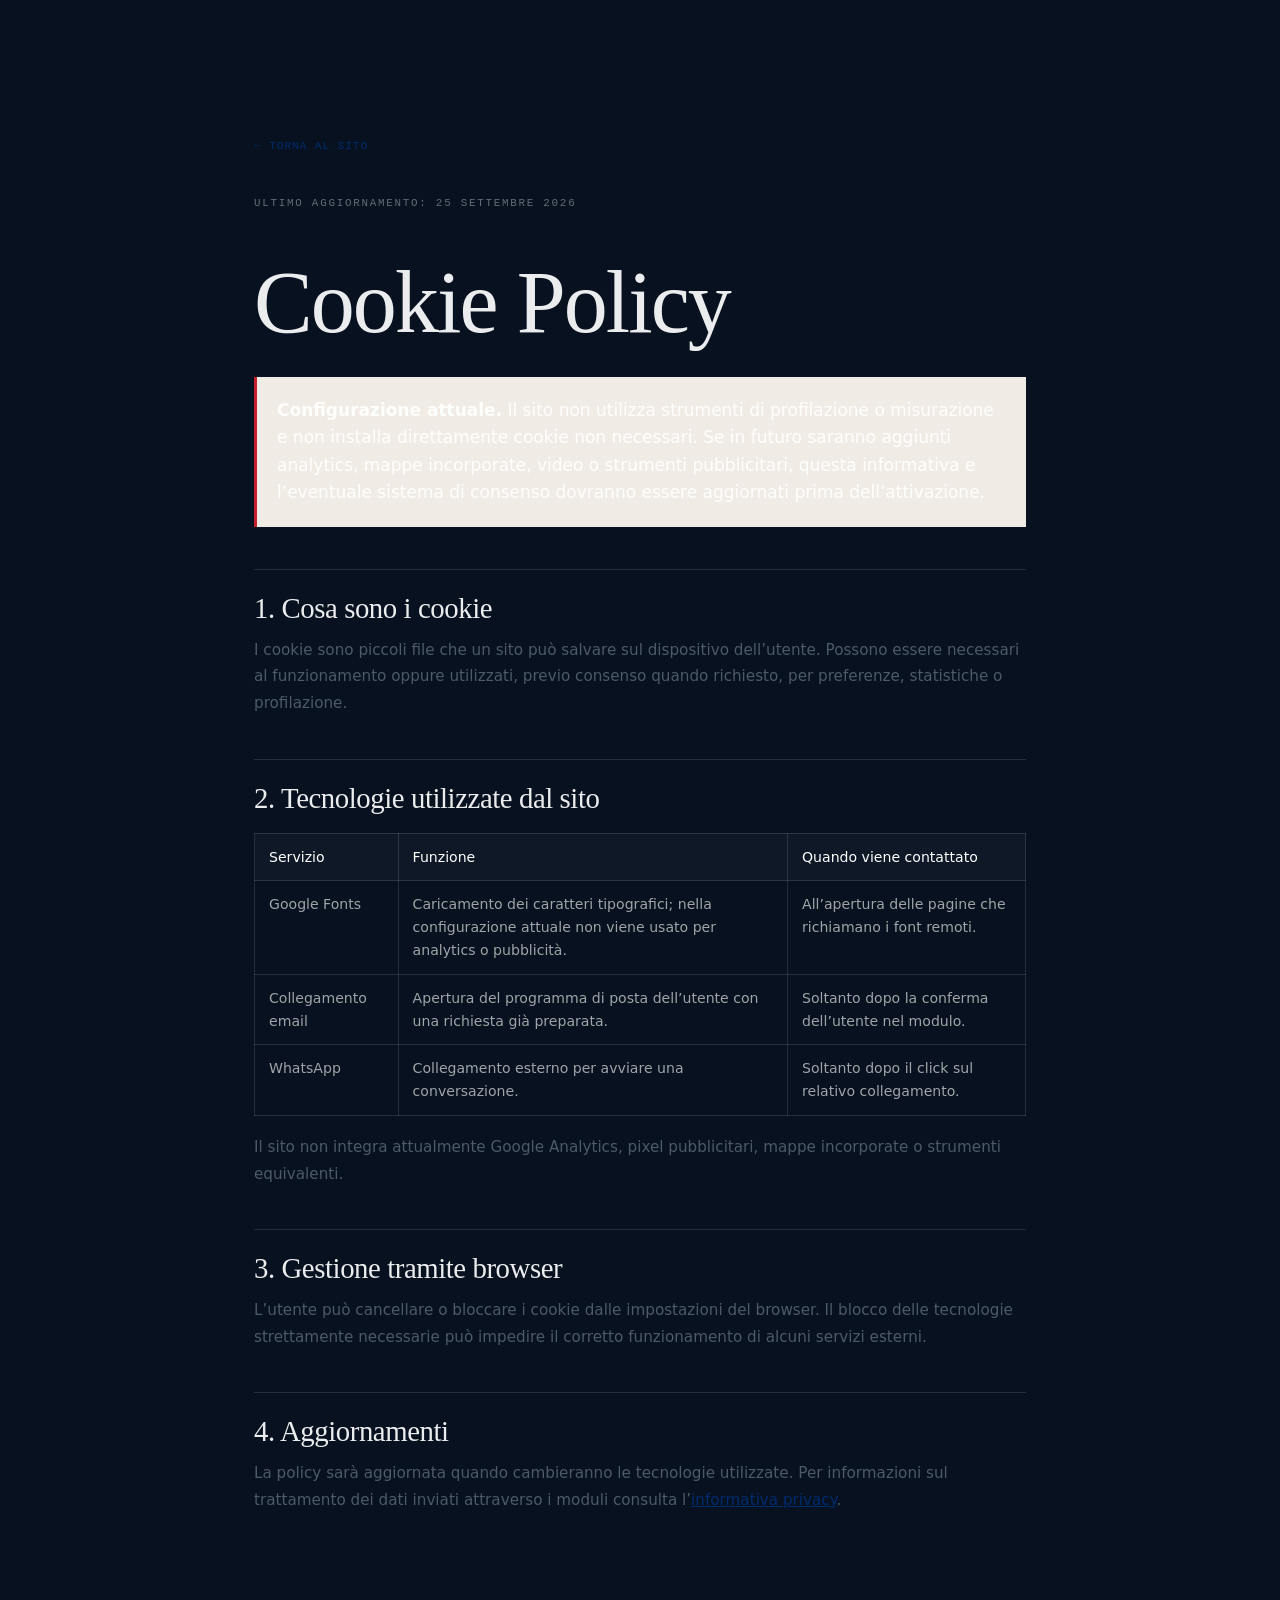
==== commit f72d2e2d: "Aggiornamento WhatsApp ed email diretta" ====
--- a/cookie.html
+++ b/cookie.html
@@ -27,7 +27,7 @@
     <thead><tr><th>Servizio</th><th>Funzione</th><th>Quando viene contattato</th></tr></thead>
     <tbody>
       <tr><td>Google Fonts</td><td>Caricamento dei caratteri tipografici; nella configurazione attuale non viene usato per analytics o pubblicità.</td><td>All’apertura delle pagine che richiamano i font remoti.</td></tr>
-      <tr><td>FormSubmit</td><td>Inoltro dei moduli all’indirizzo email del titolare.</td><td>Soltanto quando l’utente invia volontariamente un modulo.</td></tr>
+      <tr><td>Collegamento email</td><td>Apertura del programma di posta dell’utente con una richiesta già preparata.</td><td>Soltanto dopo la conferma dell’utente nel modulo.</td></tr>
       <tr><td>WhatsApp</td><td>Collegamento esterno per avviare una conversazione.</td><td>Soltanto dopo il click sul relativo collegamento.</td></tr>
     </tbody>
   </table>
--- a/enhancements.css
+++ b/enhancements.css
@@ -200,6 +200,18 @@
 .field--half{grid-column:auto}
 .field label{display:block;font:500 .68rem var(--mono);text-transform:uppercase;letter-spacing:.09em;margin-bottom:7px;color:rgba(7,17,31,.64)}
 .field input,.field select,.field textarea{width:100%;border:1px solid rgba(7,17,31,.2);background:#f7f8fa;padding:13px 14px;color:var(--ink);border-radius:0;font:inherit}
+.contact__form .field input,.contact__form .field select,.contact__form .field textarea,
+.coverage-form-wrap .field input,.coverage-form-wrap .field select,.coverage-form-wrap .field textarea,
+.sim-panel .field input,.sim-panel .field select,.sim-panel .field textarea{
+  border:2px solid #9aa5b1!important;background:#fff!important;min-height:52px;
+}
+.contact__form .field textarea,.coverage-form-wrap .field textarea,.sim-panel .field textarea{min-height:130px}
+.contact__form .field input:hover,.contact__form .field select:hover,.contact__form .field textarea:hover,
+.coverage-form-wrap .field input:hover,.coverage-form-wrap .field select:hover,.coverage-form-wrap .field textarea:hover,
+.sim-panel .field input:hover,.sim-panel .field select:hover,.sim-panel .field textarea:hover{border-color:#596474!important}
+.contact__form .field input:focus,.contact__form .field select:focus,.contact__form .field textarea:focus,
+.coverage-form-wrap .field input:focus,.coverage-form-wrap .field select:focus,.coverage-form-wrap .field textarea:focus,
+.sim-panel .field input:focus,.sim-panel .field select:focus,.sim-panel .field textarea:focus{border-color:var(--red)!important;outline:2px solid rgba(197,31,47,.18);outline-offset:1px}
 .field textarea{resize:vertical}
 .check{grid-column:1/-1;display:flex;align-items:flex-start;gap:10px;font-size:.78rem;color:rgba(7,17,31,.62)}
 .check input{margin-top:4px;accent-color:var(--red)}
@@ -208,6 +220,18 @@
 .form__status.is-error{color:#a01421}
 .form__status.is-success{color:#12613c}
 .form__note{font-size:.7rem;color:rgba(7,17,31,.45)}
+#contactSubmit,#coverageSubmit,#sendRequest{background:var(--red)!important;color:#fff!important;border-color:var(--red)!important;min-height:54px;font-weight:600}
+#contactSubmit:hover,#coverageSubmit:hover,#sendRequest:hover{background:#9f1827!important;border-color:#9f1827!important}
+#contactSubmit:disabled,#coverageSubmit:disabled,#sendRequest:disabled{opacity:.68;cursor:wait}
+
+.success-dialog{width:min(520px,calc(100% - 32px));padding:0;border:0;background:transparent;color:var(--ink)}
+.success-dialog::backdrop{background:rgba(3,10,20,.78);backdrop-filter:blur(4px)}
+.success-dialog__card{position:relative;background:#fff;padding:clamp(32px,6vw,54px);border-top:5px solid var(--red);box-shadow:0 30px 90px rgba(0,0,0,.3);text-align:center}
+.success-dialog__icon{display:grid;place-items:center;width:58px;height:58px;margin:0 auto 22px;border-radius:50%;background:#e9f6ef;color:#12613c;font-size:1.7rem;font-weight:700}
+.success-dialog h2{font-family:var(--serif);font-size:clamp(2rem,6vw,3rem);line-height:1;margin:0 0 14px}
+.success-dialog p{margin:0;color:#596474;line-height:1.65}
+.success-dialog__close{margin-top:28px;min-width:170px;background:var(--red);color:#fff;border:1px solid var(--red);padding:14px 22px;font:600 .82rem var(--sans);cursor:pointer}
+.success-dialog__x{position:absolute;right:14px;top:10px;border:0;background:none;color:#596474;font-size:1.7rem;cursor:pointer}
 
 .site-footer{padding:70px 0 28px;background:#050c16;border-top:1px solid var(--hair-dark)}
 .site-footer__inner{display:grid;grid-template-columns:1.3fr repeat(3,1fr);gap:36px}
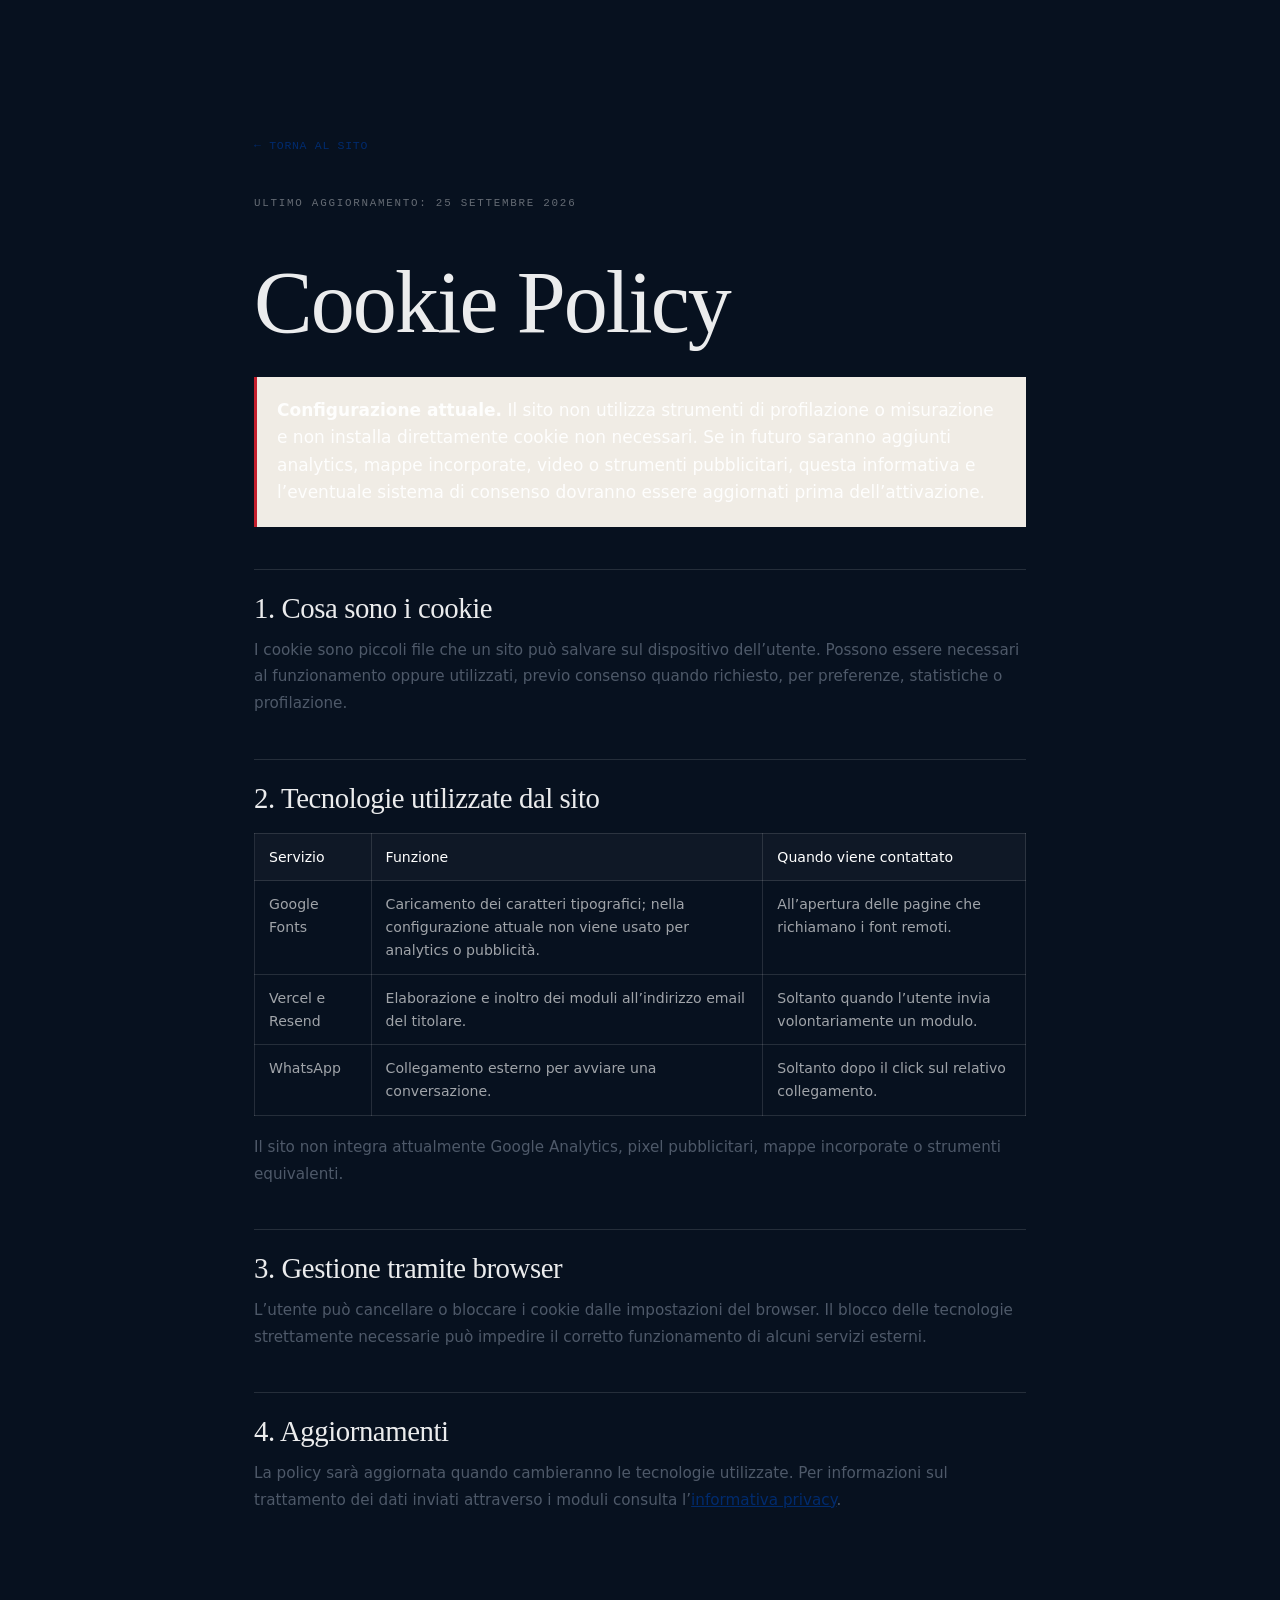
==== commit 90eca722: "Add files via upload" ====
--- a/cookie.html
+++ b/cookie.html
@@ -27,7 +27,7 @@
     <thead><tr><th>Servizio</th><th>Funzione</th><th>Quando viene contattato</th></tr></thead>
     <tbody>
       <tr><td>Google Fonts</td><td>Caricamento dei caratteri tipografici; nella configurazione attuale non viene usato per analytics o pubblicità.</td><td>All’apertura delle pagine che richiamano i font remoti.</td></tr>
-      <tr><td>Collegamento email</td><td>Apertura del programma di posta dell’utente con una richiesta già preparata.</td><td>Soltanto dopo la conferma dell’utente nel modulo.</td></tr>
+      <tr><td>Vercel e Resend</td><td>Elaborazione e inoltro dei moduli all’indirizzo email del titolare.</td><td>Soltanto quando l’utente invia volontariamente un modulo.</td></tr>
       <tr><td>WhatsApp</td><td>Collegamento esterno per avviare una conversazione.</td><td>Soltanto dopo il click sul relativo collegamento.</td></tr>
     </tbody>
   </table>
